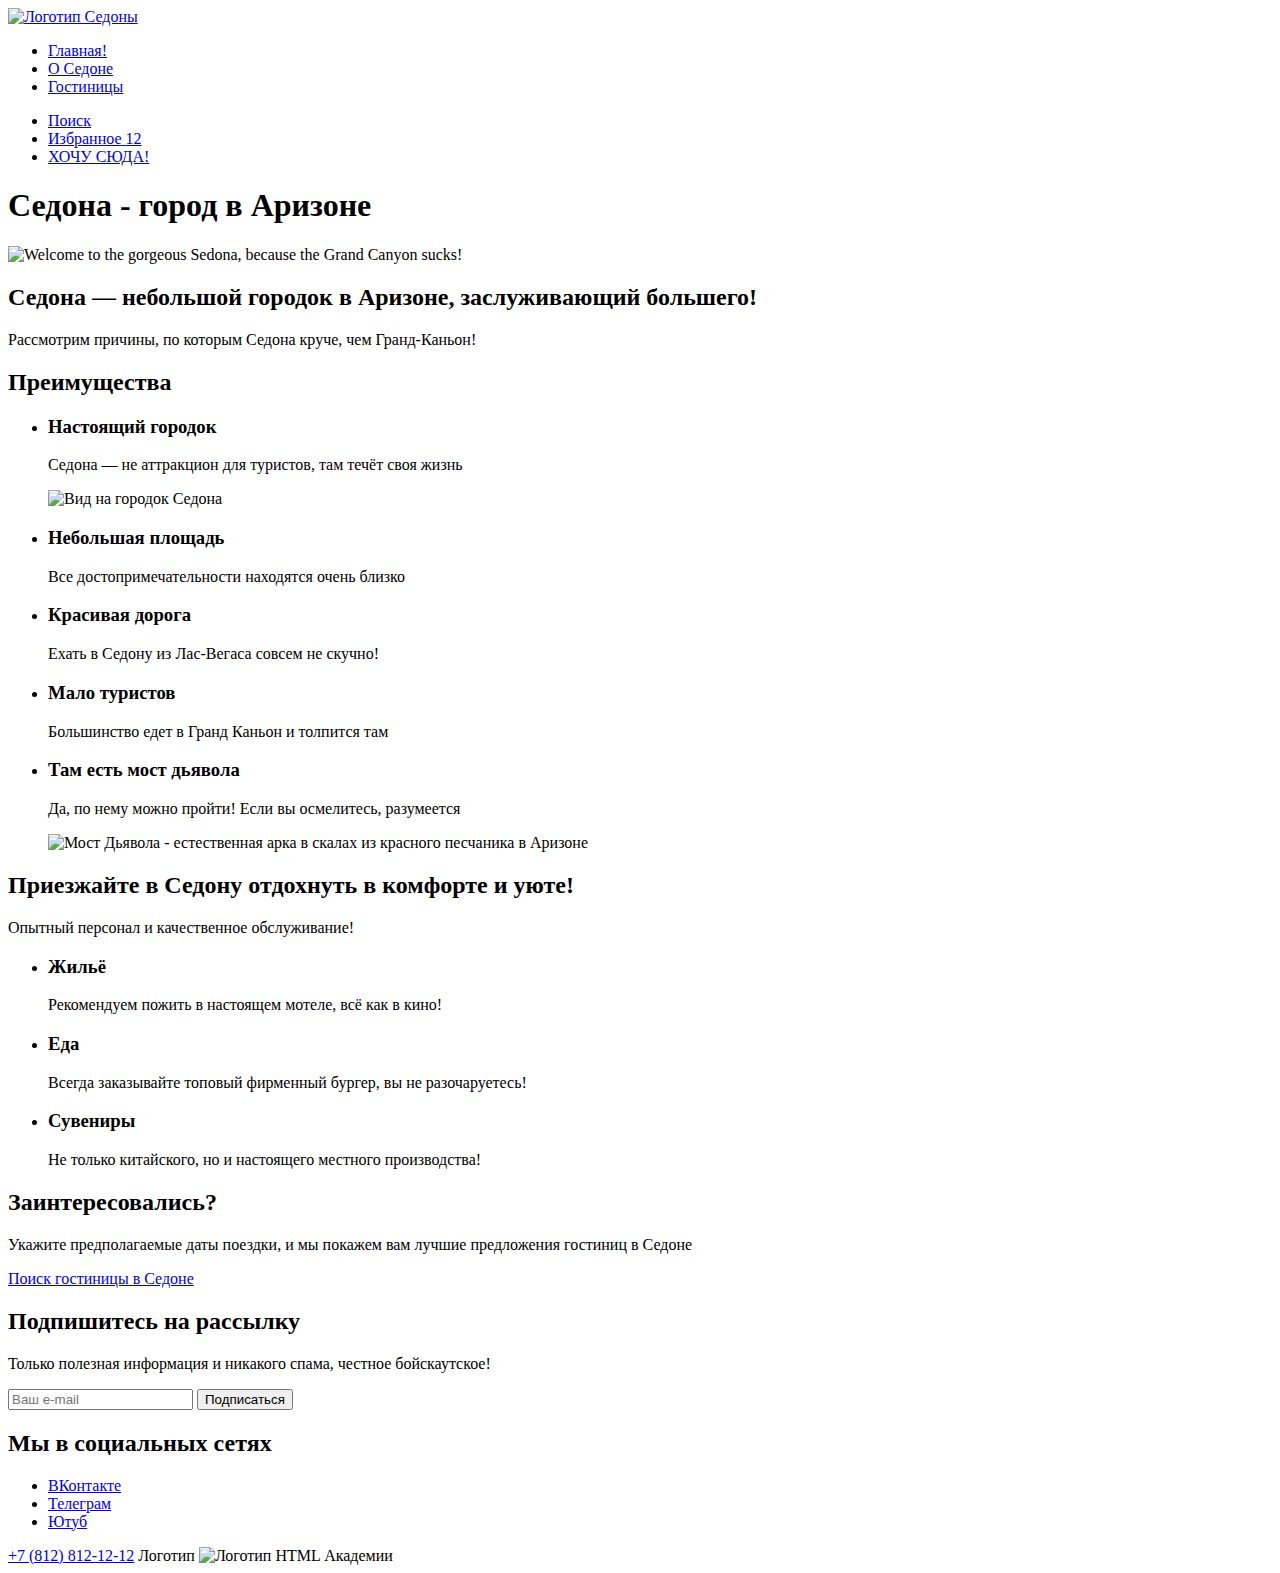
==== index.html @ 4fbf4bbb "Добавила атрибут data-test" ====
<!DOCTYPE html>
<html lang="ru">
  <head>
    <meta charset="utf-8">
    <title>HTML Academy: Седона</title>
  </head>
  <body>
    <header class="main-header" data-test="header">
      <nav class="navigation">
        <a class="navigation-logo" href="index.html" aria-current="page">
          <img class="page-header-logo" alt="Логотип Седоны" src="#">
        </a>
        <ul class="navigation-list">
          <li class="navigation-item">
            <a class="navigation-link" href="index.html" aria-current="page"
              >Главная!</a
            >
          </li>
          <li class="navigation-item">
            <a class="navigation-link" href="about-sedona.html">О Седоне</a>
          </li>
          <li class="navigation-item">
            <a class="navigation-link" href="catalog.html" target="_blank"
              >Гостиницы</a
            >
          </li>
        </ul>
        <ul class="navigation-list navigation-user">
          <li class="navigation-user-item">
            <a class="navigation-user-link navigation-user-link-search" href="#"
              ><span class="visually-hidden">Поиск</span></a
            >
          </li>

          <li class="navigation-user-item">
            <a class="navigation-user-link navigation-user-link-like" href="#"
              ><span class="visually-hidden">Избранное</span>
              <span class="navigation-user-likes-number">12</span>
            </a>
          </li>

          <li class="navigation-user-item">
            <a class="header-button" href="#">ХОЧУ СЮДА!</a>
          </li>
        </ul>
      </nav>
    </header>

    <main class="main-index" data-test="main">
      <section class="hero" data-test="hero">
       <h1 class="visually-hidden">Седона - город в Аризоне</h1>
       <img class="hero-img" src="#" alt="Welcome to the gorgeous Sedona, because the Grand Canyon sucks!">
       <h2>Седона — небольшой городок в Аризоне, заслуживающий большего!</h2>
       <p>Рассмотрим причины, по которым Седона круче, чем Гранд-Каньон!</p>
      </section>

      <section class="advantages" data-test="advantages">
        <h2 class="visually-hidden">Преимущества</h2>
        <ul class="advantages-list">
          <li class="advantages-item advantages-item-wide">
            <div class="advantages-first-last-card">
            <h3 class="advantages-title">Настоящий городок</h3>
            <p class="advantages-descriptoin">
              Седона — не аттракцион для туристов, там течёт своя жизнь
            </p>
          </div>
            <img class="advantages-img" src="#" alt="Вид на городок Седона">
          </li>
          <li class="advantages-item">
            <h3 class="advantages-title">Небольшая площадь</h3>
            <p class="advantages-descriptoin">
              Все достопримечательности находятся очень близко
            </p>
          </li>
          <li class="advantages-item">
            <h3 class="advantages-title">Красивая дорога</h3>
            <p class="advantages-descriptoin">
              Ехать в Седону из Лас-Вегаса совсем не скучно!
            </p>
          </li>
          <li class="advantages-item">
            <h3 class="advantages-title">Мало туристов</h3>
            <p class="advantages-descriptoin">
              Большинство едет в Гранд Каньон и толпится там
            </p>
          </li>

          <li class="advantages-item advantages-item-wide">
            <div class="advantages-first-last-card">
            <h3 class="advantages-title">Там есть мост дьявола</h3>
            <p class="advantages-descriptoin">
              Да, по нему можно пройти! Если вы осмелитесь, разумеется
            </p>
          </div>
          <img class="advantages-img" src="#" alt="Мост Дьявола - естественная арка в скалах из красного песчаника в Аризоне">
          </li>
        </ul>
      </section>
      <section class="offers">
      <h2>Приезжайте в Седону отдохнуть в комфорте и уюте!</h2>
      <p>Опытный персонал и качественное обслуживание!</p>
        <ul>
          <li class="offers-item">
            <h3 class="offers-title">Жильё</h3>
            <p class="offers-descriptoin">
              Рекомендуем пожить в настоящем мотеле, всё как в кино!
            </p>
          </li>
          <li class="offers-item">
            <h3 class="offers-title">Еда</h3>
            <p class="offers-descriptoin">
              Всегда заказывайте топовый фирменный бургер, вы не разочаруетесь!
            </p>
          </li>
          <li class="offers-item">
            <h3 class="offers-title">Сувениры</h3>
            <p class="offers-descriptoin">
              Не только китайского, но и настоящего местного производства!
            </p>
          </li>
        </ul>
      </section>
      <section class="search" data-test="search">
        <h2 class="search-title">Заинтересовались?</h2>
        <p class="search-description">
          Укажите предполагаемые даты поездки, и мы покажем вам лучшие
          предложения гостиниц в Седоне
        </p>
        <a class="button-search" href="#">Поиск гостиницы в Седоне</a>
      </section>
      <section class="subscribe" data-test="subscribe">
        <h2>Подпишитесь на рассылку</h2>
        <p>
          Только полезная информация и никакого спама, честное бойскаутское!
        </p>
        <form
          class="subscribe-form"
          action="https://echo.htmlacademy.ru/"
          method="post"
        >
          <input type="text" name="user-email" placeholder="Ваш e-mail">
          <button class="subscribe-button" type="submit">Подписаться</button>
        </form>
      </section>
    </main>
    <footer class="page-footer" data-test="footer">
        <h2 class="visually-hidden">Мы в социальных сетях</h2>
        <ul class="social-list">
          <li class="social-item">
            <a class="social-link" href="https://vk.com/htmlacademy" target="_blank">
              <span class="visually-hidden">ВКонтакте</span>
            </a>
          </li>
          <li class="social-item">
            <a class="social-link" href="https://t.me/htmlacademy" target="_blank">
              <span class="visually-hidden">Телеграм</span>
            </a>
          </li>
          <li class="social-item">
            <a class="social-link"
              href="https://www.youtube.com/user/htmlacademyru"
              target="_blank"
            >
              <span class="visually-hidden">Ютуб</span>
            </a>
          </li>
        </ul>

        <a class="footer-phone-link" href="tel:+78128121212">+7 (812) 812-12-12</a
        >
        <span class="visually-hidden">Логотип</span>
        <img class="footer-logo" src="#" alt="Логотип HTML Академии">

    </footer>
  </body>
</html>
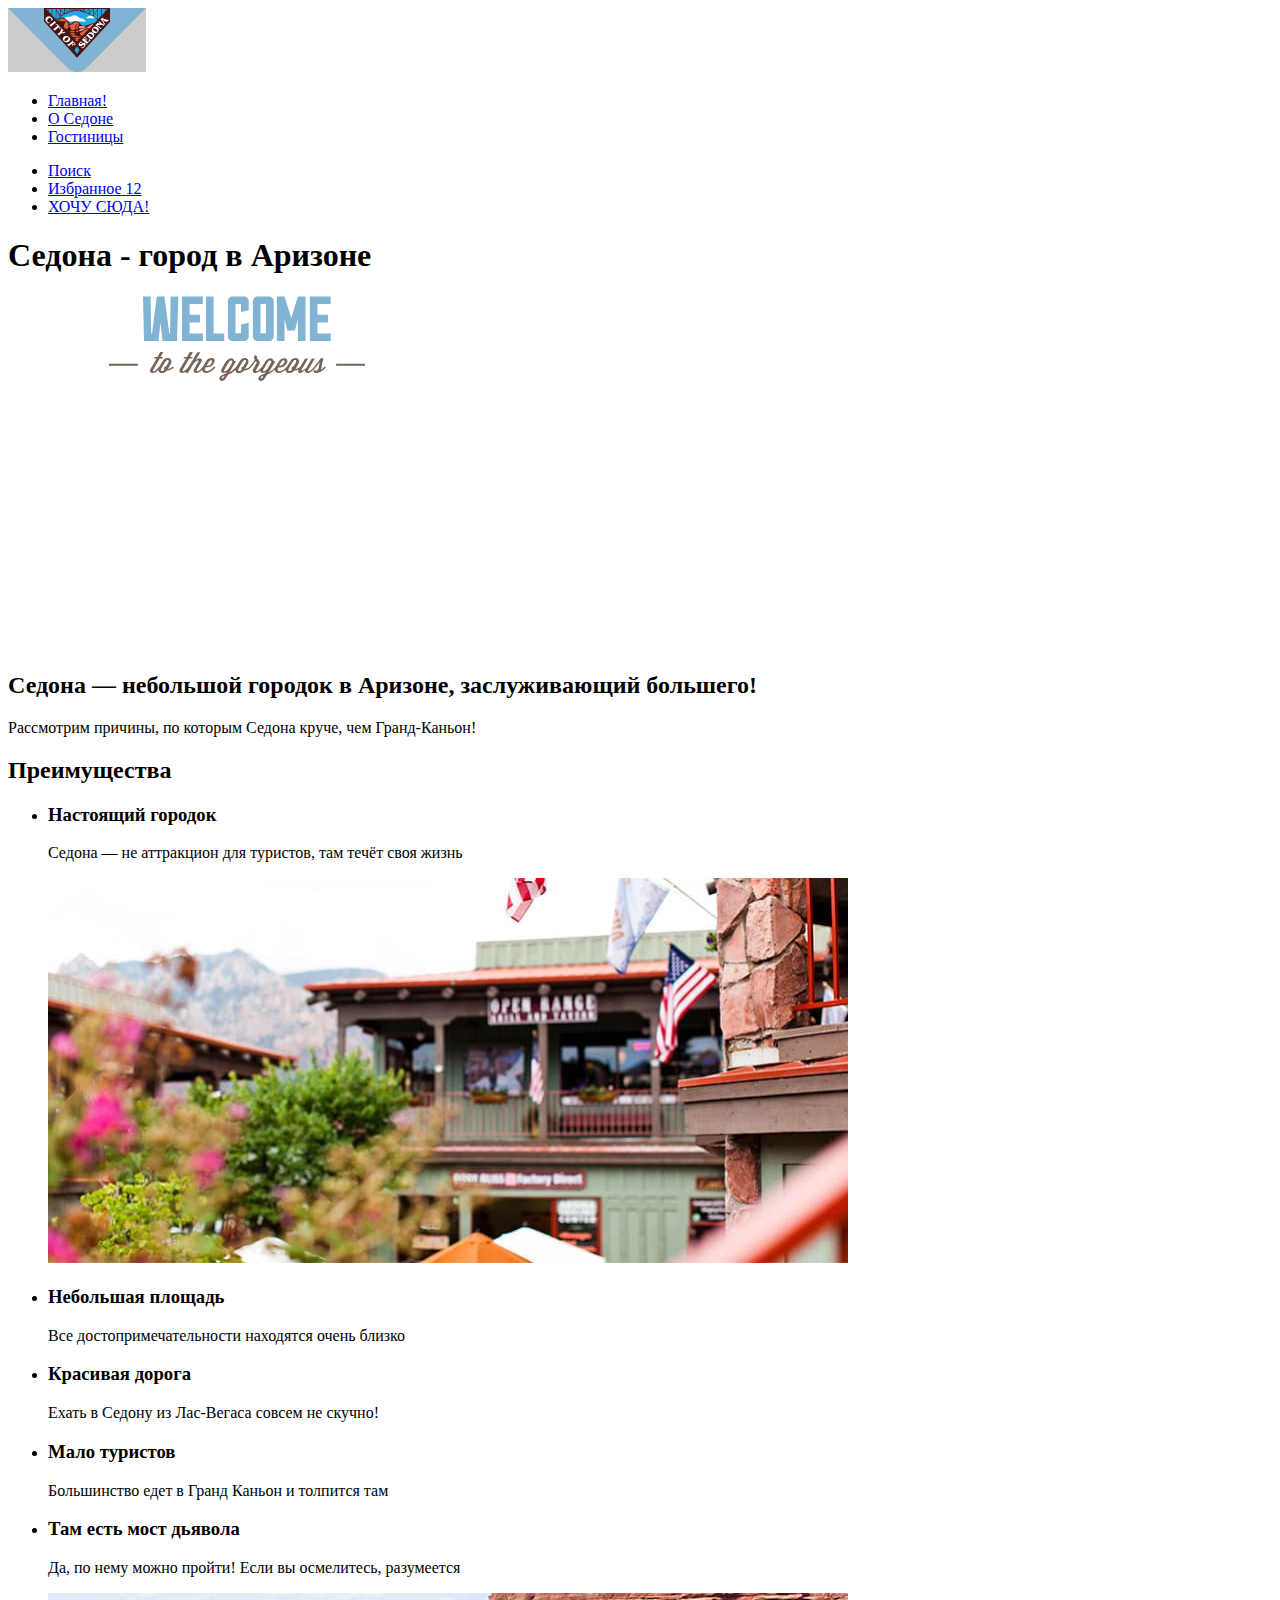
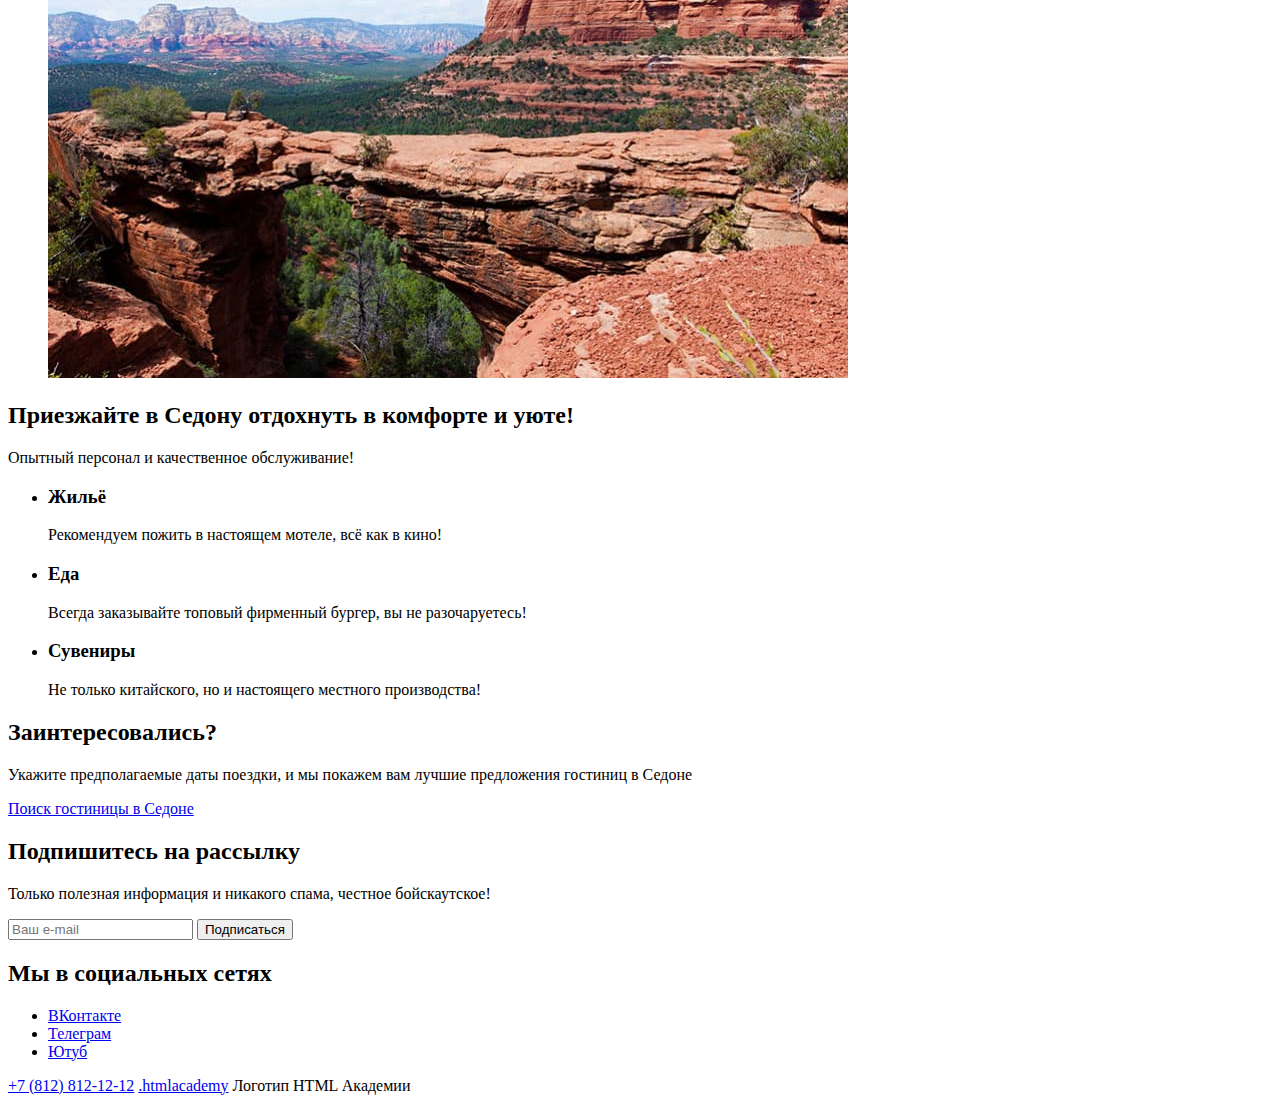
==== commit 1e9c1664: "Добавляет картинки в верстку" ====
--- a/index.html
+++ b/index.html
@@ -8,7 +8,8 @@
     <header class="main-header" data-test="header">
       <nav class="navigation">
         <a class="navigation-logo" href="index.html" aria-current="page">
-          <img class="page-header-logo" alt="Логотип Седоны" src="#">
+          <img class="page-header-logo" alt="Логотип Седоны" src="images/header/logo-sedona.svg" width="138"
+          height="64">
         </a>
         <ul class="navigation-list">
           <li class="navigation-item">
@@ -49,7 +50,7 @@
     <main class="main-index" data-test="main">
       <section class="hero" data-test="hero">
        <h1 class="visually-hidden">Седона - город в Аризоне</h1>
-       <img class="hero-img" src="#" alt="Welcome to the gorgeous Sedona, because the Grand Canyon sucks!">
+       <img class="hero-img" src="images/welcome.svg" alt="Welcome to the gorgeous Sedona, because the Grand Canyon sucks!" width="458" height="352">
        <h2>Седона — небольшой городок в Аризоне, заслуживающий большего!</h2>
        <p>Рассмотрим причины, по которым Седона круче, чем Гранд-Каньон!</p>
       </section>
@@ -64,7 +65,8 @@
               Седона — не аттракцион для туристов, там течёт своя жизнь
             </p>
           </div>
-            <img class="advantages-img" src="#" alt="Вид на городок Седона">
+            <img class="advantages-img" src="images/advantages-1.jpg" alt="Вид на городок Седона" width="800"
+            height="385">
           </li>
           <li class="advantages-item">
             <h3 class="advantages-title">Небольшая площадь</h3>
@@ -92,7 +94,8 @@
               Да, по нему можно пройти! Если вы осмелитесь, разумеется
             </p>
           </div>
-          <img class="advantages-img" src="#" alt="Мост Дьявола - естественная арка в скалах из красного песчаника в Аризоне">
+          <img class="advantages-img" src="images/advantages-2.jpg" alt="Мост Дьявола - естественная арка в скалах из красного песчаника в Аризоне" width="800"
+          height="385">
           </li>
         </ul>
       </section>
@@ -166,10 +169,11 @@
           </li>
         </ul>
 
-        <a class="footer-phone-link" href="tel:+78128121212">+7 (812) 812-12-12</a
+        <a class="footer-phone" href="tel:+78128121212">+7 (812) 812-12-12</a
         >
-        <span class="visually-hidden">Логотип</span>
-        <img class="footer-logo" src="#" alt="Логотип HTML Академии">
+        <a class="footer-logo" href="https://htmlacademy.ru" target="_blank">.htmlacademy</a>
+        <span class="visually-hidden">Логотип HTML Академии</span>
+
 
     </footer>
   </body>
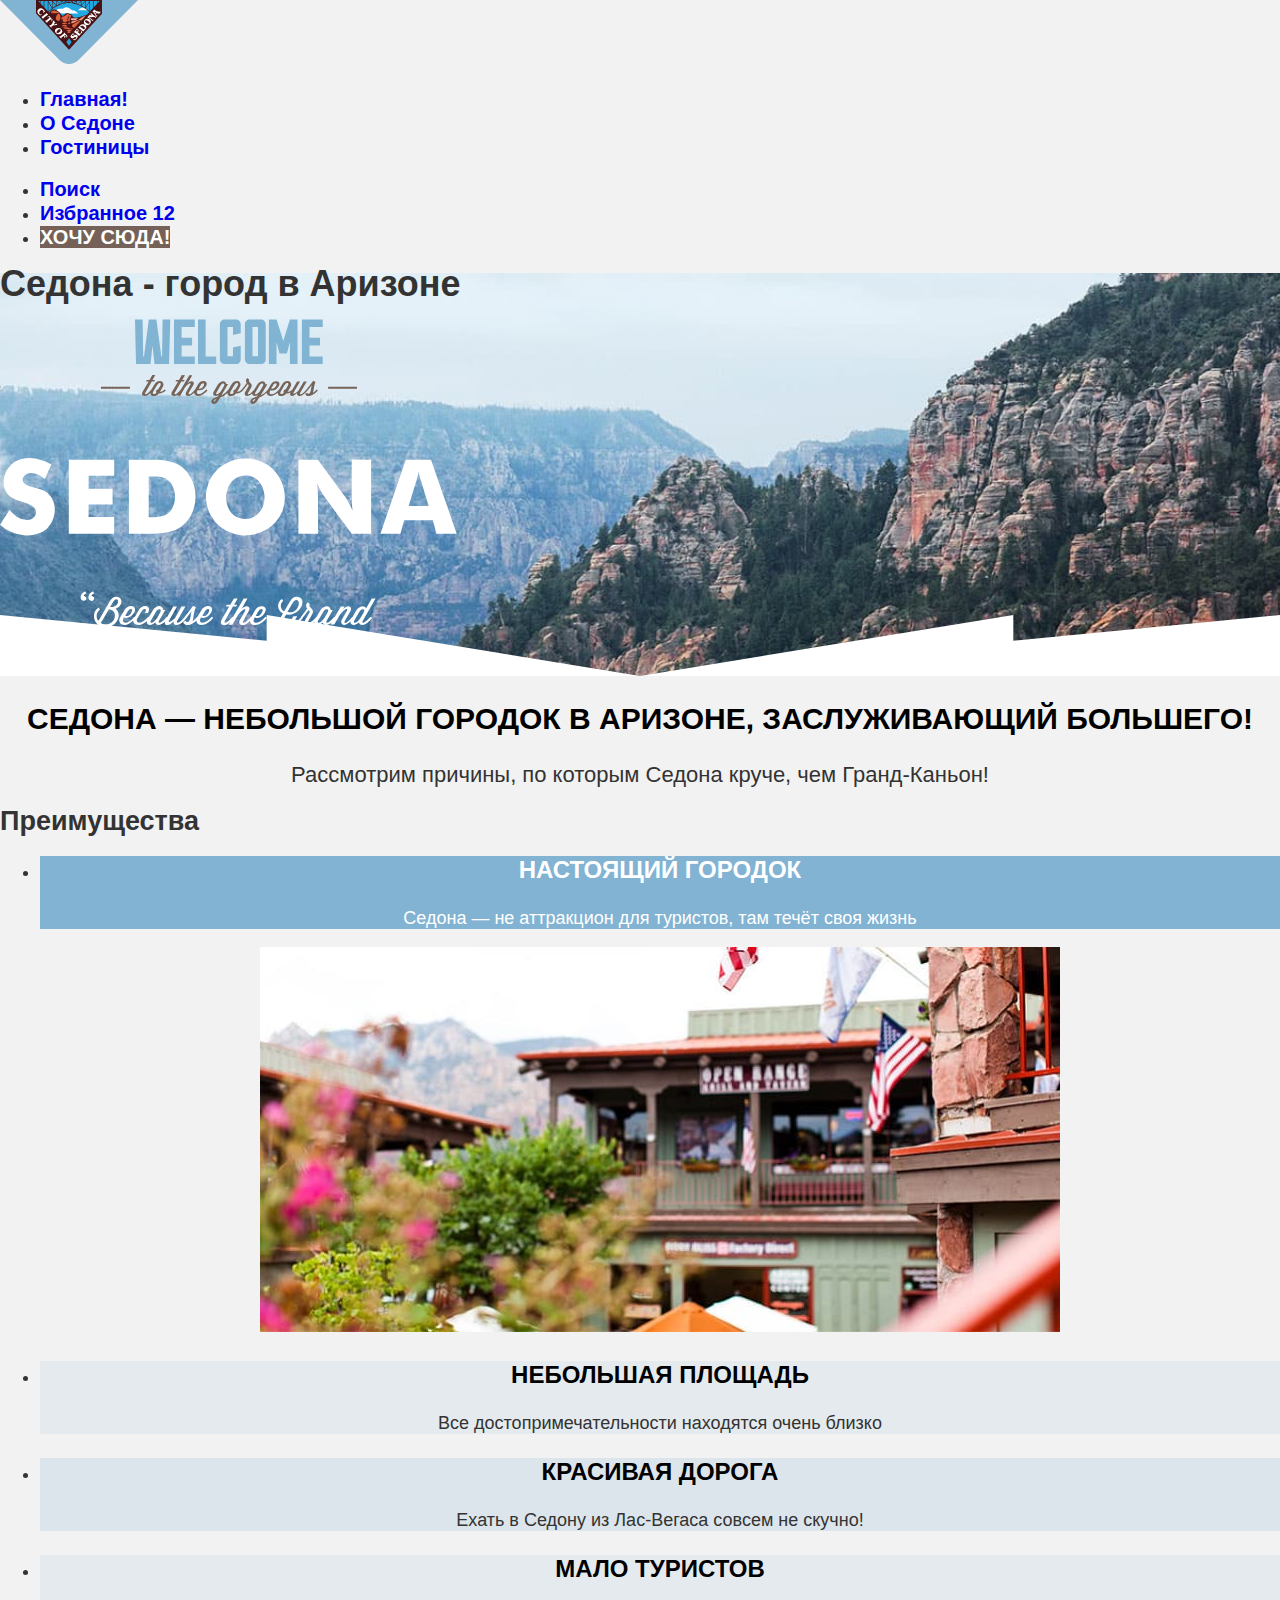
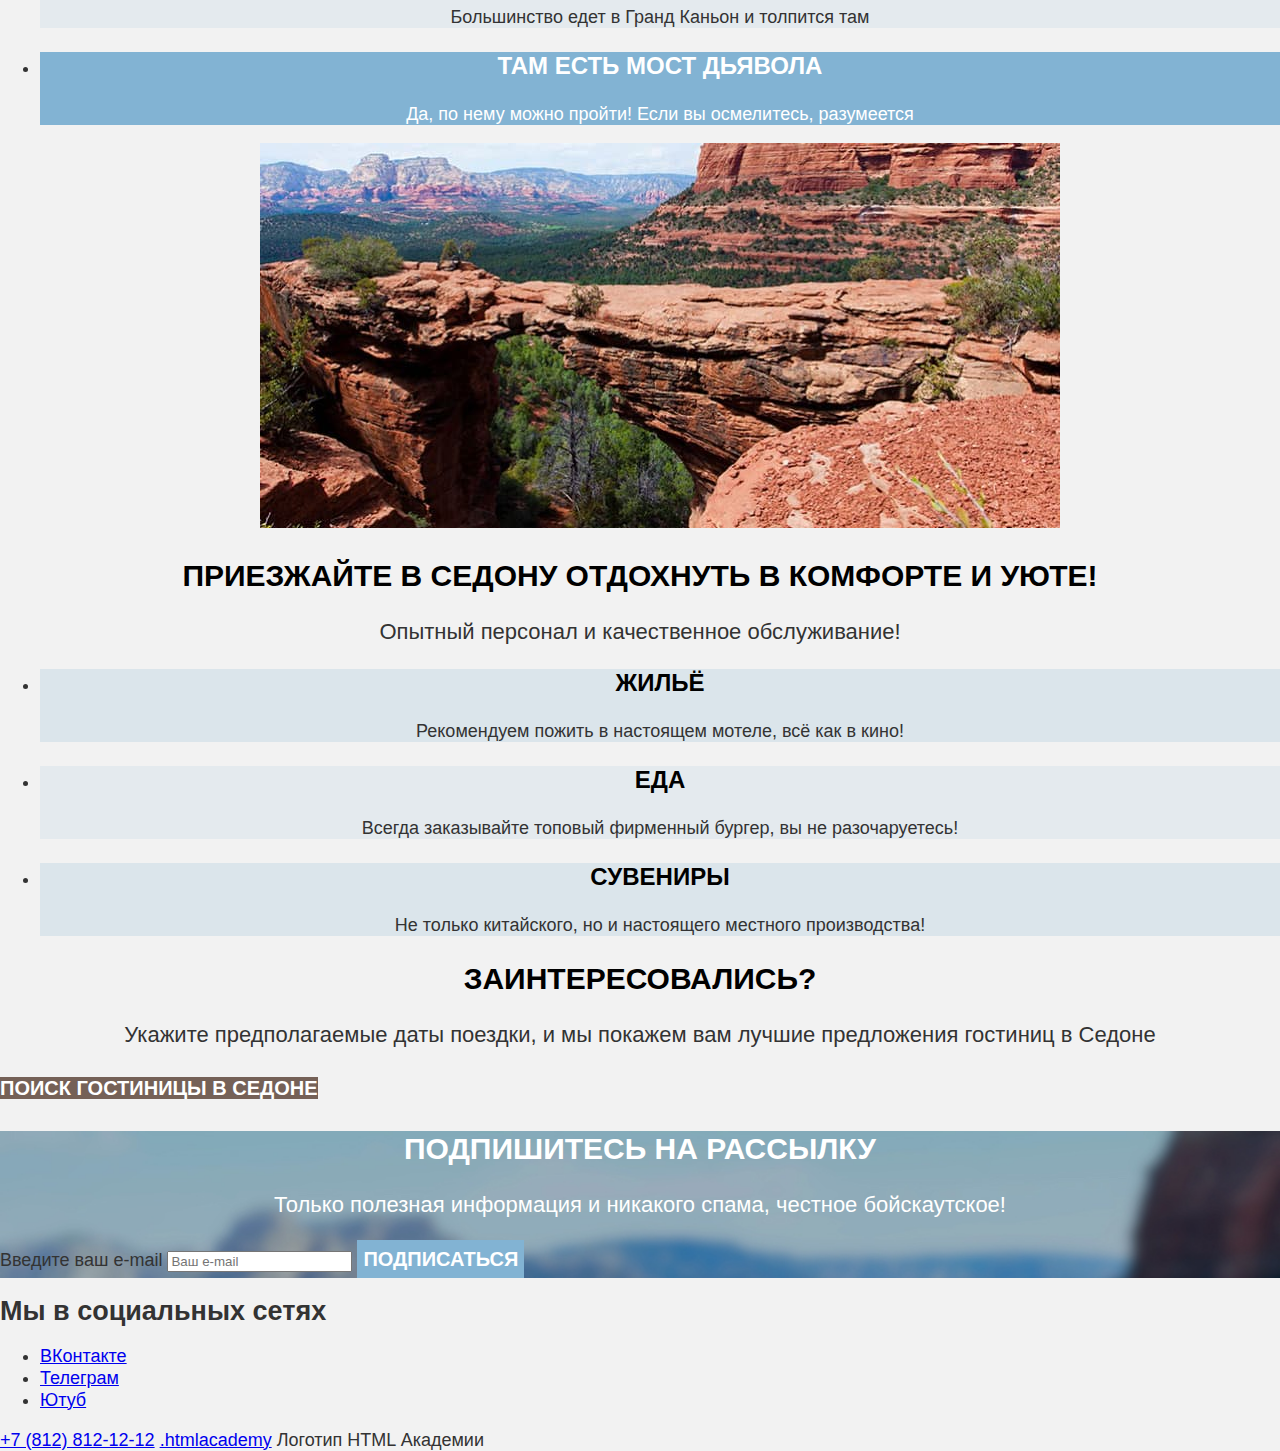
==== commit 84f67aae: "Добавляет базовые стили и фоны" ====
--- a/index.html
+++ b/index.html
@@ -3,12 +3,13 @@
   <head>
     <meta charset="utf-8">
     <title>HTML Academy: Седона</title>
+    <link rel="stylesheet" href="styles/styles.css">
   </head>
   <body>
     <header class="main-header" data-test="header">
       <nav class="navigation">
         <a class="navigation-logo" href="index.html" aria-current="page">
-          <img class="page-header-logo" alt="Логотип Седоны" src="images/header/logo-sedona.svg" width="138"
+          <img class="page-header-logo" alt="Логотип Седоны" src="images/logo-sedona-new.svg" width="138"
           height="64">
         </a>
         <ul class="navigation-list">
@@ -41,7 +42,7 @@
           </li>
 
           <li class="navigation-user-item">
-            <a class="header-button" href="#">ХОЧУ СЮДА!</a>
+            <a class="header-button" href="#">Хочу сюда!</a>
           </li>
         </ul>
       </nav>
@@ -51,36 +52,38 @@
       <section class="hero" data-test="hero">
        <h1 class="visually-hidden">Седона - город в Аризоне</h1>
        <img class="hero-img" src="images/welcome.svg" alt="Welcome to the gorgeous Sedona, because the Grand Canyon sucks!" width="458" height="352">
-       <h2>Седона — небольшой городок в Аризоне, заслуживающий большего!</h2>
-       <p>Рассмотрим причины, по которым Седона круче, чем Гранд-Каньон!</p>
+
       </section>
 
       <section class="advantages" data-test="advantages">
+       <h2 class="advantages-main-title">Седона — небольшой городок в Аризоне, заслуживающий большего!</h2>
+       <p class="advantages-main-paragraph">Рассмотрим причины, по которым Седона круче, чем Гранд-Каньон!</p>
+
         <h2 class="visually-hidden">Преимущества</h2>
         <ul class="advantages-list">
           <li class="advantages-item advantages-item-wide">
-            <div class="advantages-first-last-card">
-            <h3 class="advantages-title">Настоящий городок</h3>
-            <p class="advantages-descriptoin">
+            <div class="advantages-first-fifth-card">
+            <h3 class="advantages-title advantages-title-1">Настоящий городок</h3>
+            <p class="advantages-descriptoin advantages-subtitle-1">
               Седона — не аттракцион для туристов, там течёт своя жизнь
             </p>
           </div>
             <img class="advantages-img" src="images/advantages-1.jpg" alt="Вид на городок Седона" width="800"
             height="385">
           </li>
-          <li class="advantages-item">
+          <li class="advantages-item advantages-light">
             <h3 class="advantages-title">Небольшая площадь</h3>
             <p class="advantages-descriptoin">
               Все достопримечательности находятся очень близко
             </p>
           </li>
-          <li class="advantages-item">
+          <li class="advantages-item advantages-medium">
             <h3 class="advantages-title">Красивая дорога</h3>
             <p class="advantages-descriptoin">
               Ехать в Седону из Лас-Вегаса совсем не скучно!
             </p>
           </li>
-          <li class="advantages-item">
+          <li class="advantages-item advantages-light">
             <h3 class="advantages-title">Мало туристов</h3>
             <p class="advantages-descriptoin">
               Большинство едет в Гранд Каньон и толпится там
@@ -88,9 +91,9 @@
           </li>
 
           <li class="advantages-item advantages-item-wide">
-            <div class="advantages-first-last-card">
-            <h3 class="advantages-title">Там есть мост дьявола</h3>
-            <p class="advantages-descriptoin">
+            <div class="advantages-first-fifth-card">
+            <h3 class="advantages-title advantages-title-5">Там есть мост дьявола</h3>
+            <p class="advantages-descriptoin advantages-subtitle-5">
               Да, по нему можно пройти! Если вы осмелитесь, разумеется
             </p>
           </div>
@@ -100,24 +103,24 @@
         </ul>
       </section>
       <section class="offers">
-      <h2>Приезжайте в Седону отдохнуть в комфорте и уюте!</h2>
-      <p>Опытный персонал и качественное обслуживание!</p>
-        <ul>
-          <li class="offers-item">
+      <h2 class="advantages-main-title">Приезжайте в Седону отдохнуть в комфорте и уюте!</h2>
+      <p class="advantages-main-paragraph">Опытный персонал и качественное обслуживание!</p>
+        <ul class="offers-list">
+          <li class="offers-item offers-housing">
             <h3 class="offers-title">Жильё</h3>
-            <p class="offers-descriptoin">
+            <p class="offers-description">
               Рекомендуем пожить в настоящем мотеле, всё как в кино!
             </p>
           </li>
-          <li class="offers-item">
+          <li class="offers-item offers-food">
             <h3 class="offers-title">Еда</h3>
-            <p class="offers-descriptoin">
+            <p class="offers-description">
               Всегда заказывайте топовый фирменный бургер, вы не разочаруетесь!
             </p>
           </li>
-          <li class="offers-item">
+          <li class="offers-item offers-souvenirs">
             <h3 class="offers-title">Сувениры</h3>
-            <p class="offers-descriptoin">
+            <p class="offers-description">
               Не только китайского, но и настоящего местного производства!
             </p>
           </li>
@@ -131,9 +134,9 @@
         </p>
         <a class="button-search" href="#">Поиск гостиницы в Седоне</a>
       </section>
-      <section class="subscribe" data-test="subscribe">
-        <h2>Подпишитесь на рассылку</h2>
-        <p>
+      <section class="subscribe subscribe-special" data-test="subscribe">
+        <h2 class="subscribe-title">Подпишитесь на рассылку</h2>
+        <p class="subscribe-subtitle">
           Только полезная информация и никакого спама, честное бойскаутское!
         </p>
         <form
@@ -141,7 +144,8 @@
           action="https://echo.htmlacademy.ru/"
           method="post"
         >
-          <input type="text" name="user-email" placeholder="Ваш e-mail">
+          <label class="visually-hidden" for="user-email">Введите ваш e-mail</label>
+          <input class="input-subscribe" type="text" name="user-email" placeholder="Ваш e-mail" id="user-email">
           <button class="subscribe-button" type="submit">Подписаться</button>
         </form>
       </section>
--- a/styles/styles.css
+++ b/styles/styles.css
@@ -0,0 +1,455 @@
+@font-face {
+  font-family: "PT Sans";
+  font-style: normal;
+  font-weight: 400;
+  src: url("../fonts/pt-sans-regular.woff2") format("woff2");
+  font-display: swap;
+}
+
+@font-face {
+  font-family: "PT Sans";
+  font-style: normal;
+  font-weight: 700;
+  src: url("../fonts/pt-sans-bold.woff2") format("woff2");
+  font-display: swap;
+}
+
+
+body {
+  font-family: "PT Sans", sans-serif;
+  font-size: 18px;
+  line-height: 22px;
+  font-style: normal;
+  font-weight: 400;
+  color: #333333;
+  background-color: #f2f2f2;
+  margin: 0;
+}
+
+.navigation-link {
+  font-size: 20px;
+  line-height: 24px;
+  font-weight: 700;
+  text-align: center;
+  text-decoration: none;
+  text-transform: capitalize;
+}
+
+.navigation-user-link {
+  font-size: 20px;
+  line-height: 24px;
+  font-weight: 700;
+  text-align: center;
+  text-decoration: none;
+  text-transform: capitalize;
+}
+
+.header-button {
+  font-size: 20px;
+  line-height: 24px;
+  font-weight: 700;
+  text-align: center;
+  text-decoration: none;
+  text-transform: uppercase;
+  color: #FFFFFF;
+  background-color: #756157;
+
+}
+
+.hero {
+  background-image: url("../images/Vector-bg.svg"), url("../images/index-background.jpg");
+  background-size: 100% auto, cover;
+  background-repeat: no-repeat;
+  background-position: left bottom, left top;
+  background-color: rgb(180, 215, 243);
+}
+.advantages-main-title {
+  font-style: normal;
+  font-weight: 700;
+  font-size: 30px;
+  line-height: 36px;
+  text-align: center;
+  text-transform: uppercase;
+  color: #000000;
+}
+
+.advantages-main-paragraph {
+  font-style: normal;
+  font-weight: 400;
+  font-size: 22px;
+  line-height: 26px;
+  text-align: center;
+  color: #333333;
+}
+
+.advantages-title {
+  font-style: normal;
+  font-weight: 700;
+  font-size: 24px;
+  color: #000000;
+  line-height: 28px;
+  text-align: center;
+  text-transform: uppercase;
+}
+
+.advantages-descriptoin {
+  font-style: normal;
+  font-weight: 400;
+  font-size: 18px;
+  line-height: 21px;
+  text-align: center;
+  color: #333333;
+
+}
+
+.advantages-title-1 {
+  color: #FFFFFF;
+}
+
+.advantages-subtitle-1 {
+  color: #FFFFFF;
+}
+
+.advantages-title-5 {
+  color: #FFFFFF;
+}
+
+.advantages-subtitle-5 {
+  color: #FFFFFF;
+}
+
+.advantages-list {
+  text-align: center;
+}
+
+
+.advantages-first-fifth-card {
+  background: #82B3D3;
+}
+
+.advantages-light {
+  background: rgba(131, 179, 211, 0.12);
+}
+
+.advantages-medium {
+  background: rgba(131, 179, 211, 0.2);
+}
+
+.offers-list {
+  text-align: center;
+}
+
+.offers-title {
+  font-style: normal;
+  font-weight: 700;
+  font-size: 24px;
+  color: #000000;
+  line-height: 28px;
+  text-align: center;
+  text-transform: uppercase;
+}
+
+.offers-description {
+  font-style: normal;
+  font-weight: 400;
+  font-size: 18px;
+  line-height: 21px;
+  text-align: center;
+  color: #333333;
+}
+
+.offers-housing {
+  background: rgba(131, 179, 211, 0.2);
+}
+
+.offers-food {
+  background: rgba(131, 179, 211, 0.12);
+}
+
+.offers-souvenirs {
+  background: rgba(131, 179, 211, 0.2);
+}
+
+.search-title {
+  font-family: inherit;
+  font-style: normal;
+  font-weight: 700;
+  font-size: 30px;
+  line-height: 36px;
+  text-align: center;
+  text-transform: uppercase;
+  color: #000000;
+}
+
+.search-description {
+  font-family: inherit;
+  font-style: normal;
+  font-weight: 400;
+  font-size: 22px;
+  line-height: 26px;
+  text-align: center;
+  color: #333333;
+}
+
+.button-search {
+  font-family: inherit;
+  font-weight: 700;
+  font-size: 20px;
+  line-height: 36px;
+  text-align: center;
+  text-transform: uppercase;
+  text-decoration:none;
+  color: #FFFFFF;
+  background-color: #756157;
+}
+
+.subscribe-form {
+  font-family: inherit;
+}
+
+.input-subscribe {
+  font-family: inherit;
+}
+
+/*
+.subscribe {}
+*/
+
+.subscribe-special {
+  background-image: url("../images/subscribe-bg.jpg");
+  background-repeat: no-repeat;
+  background-size: cover;
+  background-color: rgb(180, 215, 243);
+}
+
+.subscribe-button {
+  font-family: inherit;
+  font-style: normal;
+  font-weight: 700;
+  font-size: 20px;
+  line-height: 36px;
+  text-align: center;
+  text-transform: uppercase;
+  color: #FFFFFF;
+  background: #82B3D3;
+  border: none;
+}
+
+.subscribe-title {
+  font-style: normal;
+  font-weight: 700;
+  font-size: 30px;
+  line-height: 36px;
+  text-transform: uppercase;
+  text-align: center;
+  color: #FFFFFF;
+}
+
+.subscribe-subtitle {
+  font-style: normal;
+  font-weight: 400;
+  font-size: 22px;
+  line-height: 26px;
+  text-align: center;
+  color: #FFFFFF;
+}
+
+.background-inner {
+  background-image: url("../images/filter.png");
+  background-repeat: no-repeat;
+  background-size: cover;
+  background-color: rgb(180, 215, 243);
+}
+
+.inner-header-title {
+  font-style: normal;
+  font-weight: 700;
+  font-size: 60px;
+  line-height: 78px;
+  color: #FFFFFF;
+}
+
+.breadcrumbs {
+  font-style: normal;
+  font-weight: 400;
+  font-size: 16px;
+  line-height: 21px;
+  color: #FFFFFF;
+}
+
+.filter-title {color: #FFFFFF;}
+
+.catalog-filter-title {
+  font-style: normal;
+  font-weight: 700;
+  font-size: 20px;
+  line-height: 24px;
+  color: #FFFFFF;
+}
+
+.catalog-filter-item {
+  font-style: normal;
+  font-weight: 400;
+  font-size: 18px;
+  line-height: 23px;
+  color: #FFFFFF;
+}
+
+.catalog-price {
+  font-family: inherit;
+  font-style: normal;
+  font-weight: 700;
+  font-size: 20px;
+  line-height: 24px;
+  text-transform: capitalize;
+  color: #FFFFFF;
+  }
+
+.input-price {
+  font-family: inherit;
+}
+
+.price-button {
+  font-family: inherit;
+  font-style: normal;
+  font-weight: 700;
+  font-size: 16px;
+  line-height: 20px;
+  display: flex;
+  text-align: center;
+  color: #FFFFFF;
+  background: none;
+  border: none;
+}
+
+.active-price-button {
+  background: #82B3D3;
+  border-radius: 4px;
+}
+
+.select-control {
+  font-family: inherit;
+  font-style: normal;
+  font-weight: 400;
+  font-size: 18px;
+  line-height: 21px;
+  color: #333333;
+  background-color: #FFFFFF;
+}
+/*
+.catalog-view {}
+
+.catalog-view-selected {}
+
+.catalog-view-one {}
+
+.catalog-view-list {}
+
+.product-list {}
+*/
+
+.product-card-link {
+  text-decoration: none;
+}
+
+.product-card-title {
+  font-style: normal;
+  font-weight: 700;
+  font-size: 24px;
+  line-height: 28px;
+  color: #000000;
+
+}
+/*
+.product-card-subtitle {}
+
+.product-card-price {}
+*/
+.card-rating  {
+  font-style: normal;
+  font-weight: 400;
+  font-size: 16px;
+  line-height: 20px;
+  text-transform: uppercase;
+  color: #333333;
+  background: #F2F2F2;
+  border: none;
+}
+
+.more-button {
+  font-style: normal;
+  font-weight: 700;
+  font-size: 16px;
+  line-height: 20px;
+  align-items: center;
+  text-align: center;
+  text-transform: uppercase;
+  color: #FFFFFF;
+  background-color: #756157;
+  text-decoration: none;
+
+}
+
+.favorite-card {
+  font-style: normal;
+  font-weight: 700;
+  font-size: 16px;
+  line-height: 20px;
+  align-items: center;
+  text-align: center;
+  text-transform: uppercase;
+  color: #FFFFFF;
+  background: #82B3D3;
+  border-radius: 4px;
+  border: none;
+}
+
+/*
+.pagination {}
+*/
+
+.pagination-link {
+  font-style: normal;
+  font-weight: 700;
+  font-size: 20px;
+  line-height: 36px;
+  align-items: center;
+  text-align: center;
+  text-transform: uppercase;
+  text-decoration: none;
+  color: #FFFFFF;
+  background: #82B3D3;
+  border-radius: 4px;
+}
+
+.pagination-link-current {
+  color: #000000;
+  background: #F2F2F2;
+
+}
+
+.pagination-disclosure {
+  color: #000000;
+  background: none;
+}
+
+.subscribe-inner-title{
+  font-style: normal;
+  font-weight: 700;
+  font-size: 30px;
+  line-height: 36px;
+  text-transform: uppercase;
+  text-align: center;
+  color: #000000;
+}
+
+.subscribe-inner-subtitle {
+  font-size: 22px;
+  line-height: 26px;
+  text-align: center;
+  color: #333333
+}
+
+/*
+.subscribe-inner {}
+*/
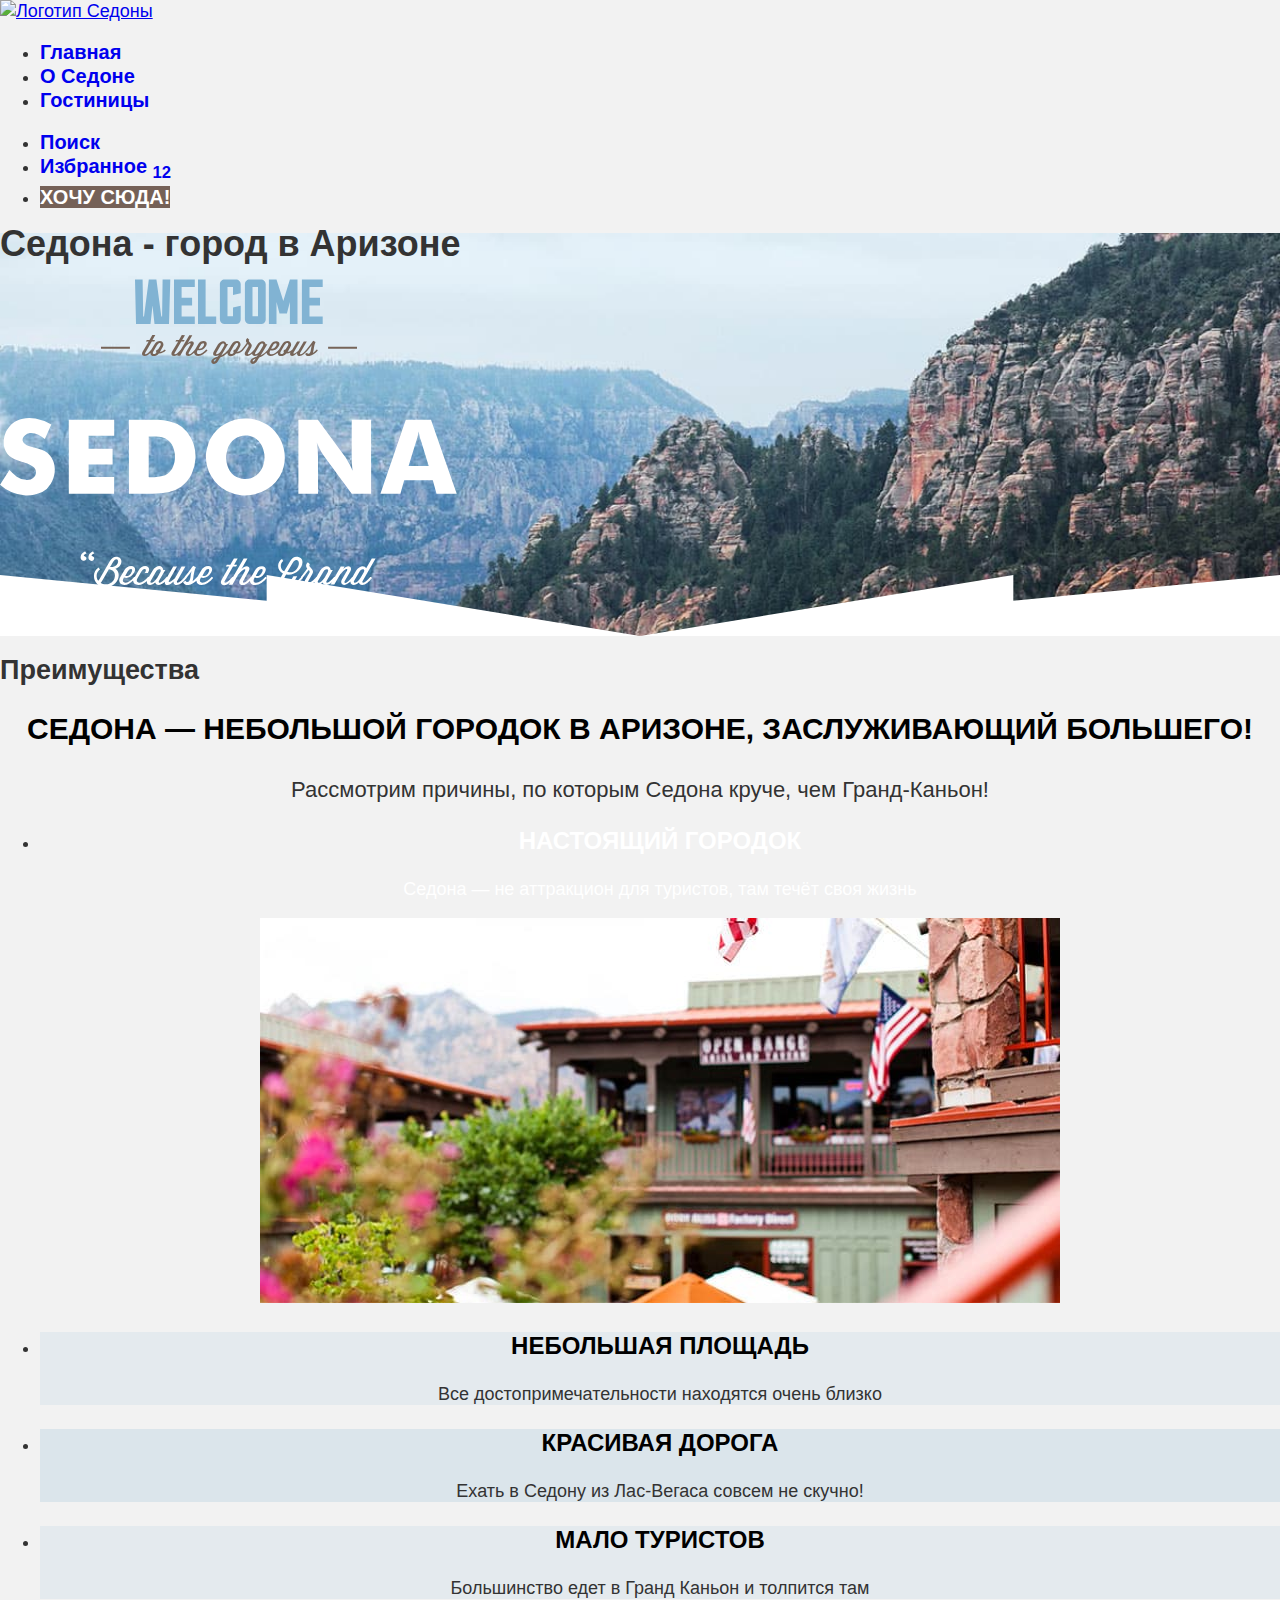
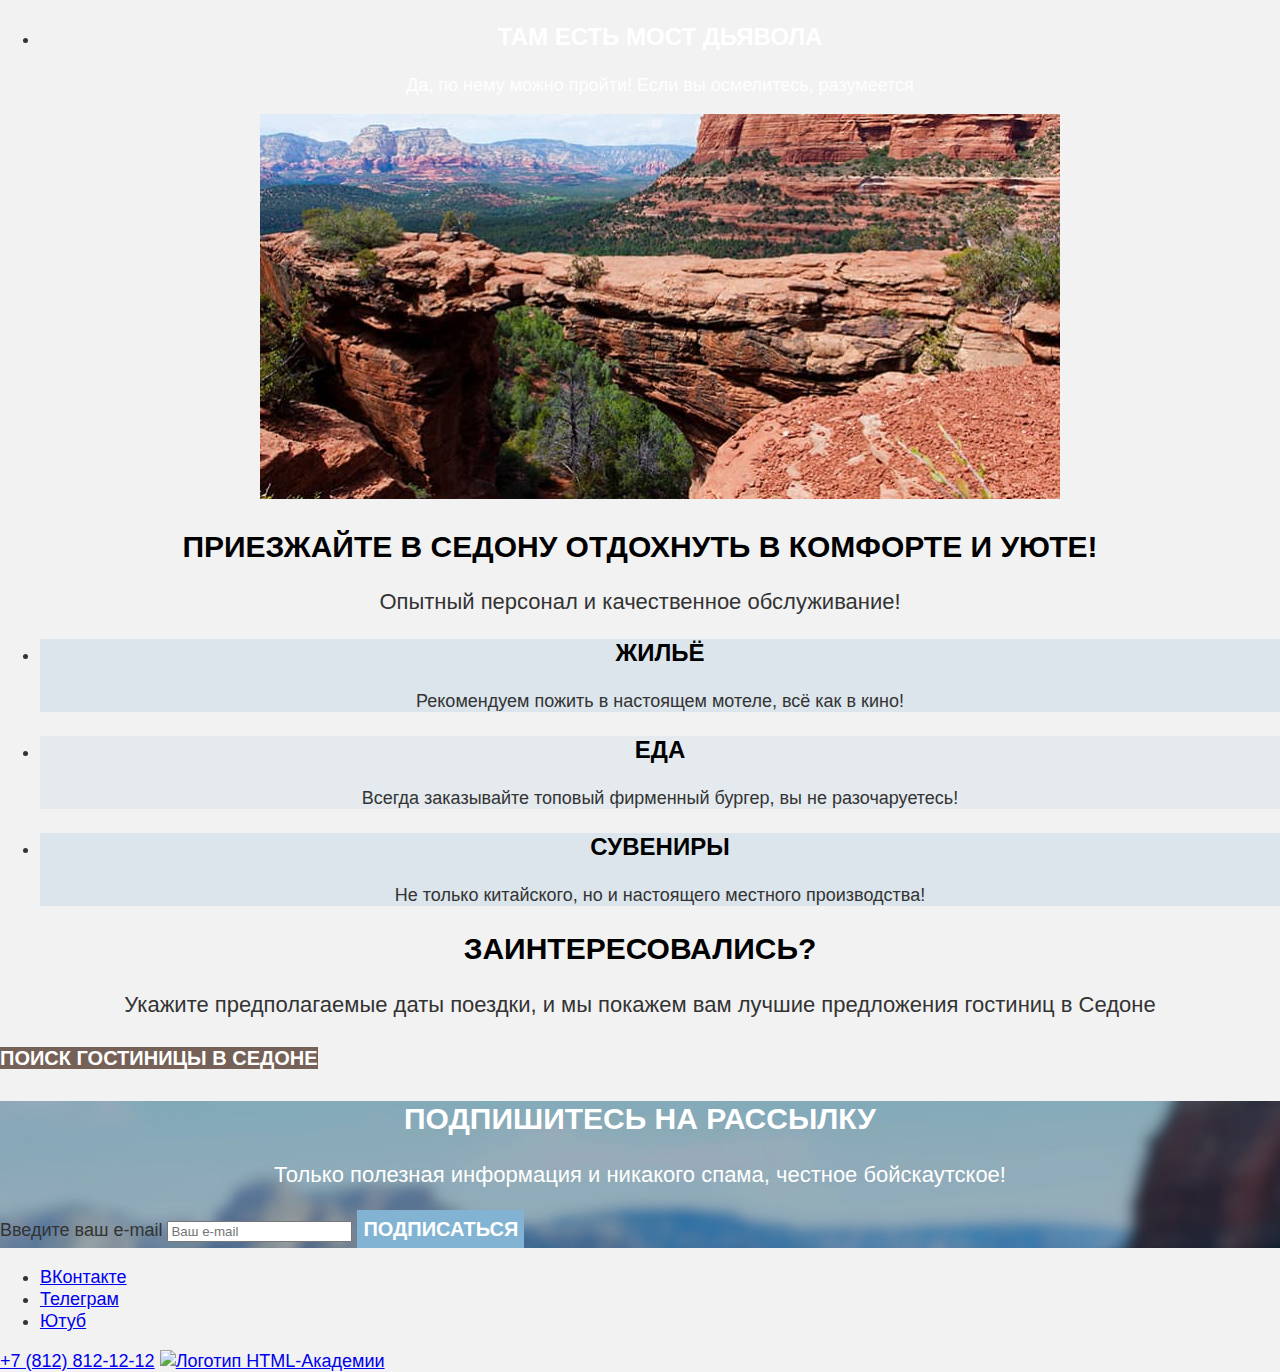
==== commit b31941f9: "Обновление базовых стилей" ====
--- a/index.html
+++ b/index.html
@@ -6,24 +6,24 @@
     <link rel="stylesheet" href="styles/styles.css">
   </head>
   <body>
+    <div class="page-container">
     <header class="main-header" data-test="header">
       <nav class="navigation">
         <a class="navigation-logo" href="index.html" aria-current="page">
-          <img class="page-header-logo" alt="Логотип Седоны" src="images/logo-sedona-new.svg" width="138"
+          <img class="logo" alt="Логотип Седоны" src="images/logo.svg" width="138"
           height="64">
         </a>
         <ul class="navigation-list">
           <li class="navigation-item">
             <a class="navigation-link" href="index.html" aria-current="page"
-              >Главная!</a
+              >Главная</a
             >
           </li>
           <li class="navigation-item">
             <a class="navigation-link" href="about-sedona.html">О Седоне</a>
           </li>
           <li class="navigation-item">
-            <a class="navigation-link" href="catalog.html" target="_blank"
-              >Гостиницы</a
+            <a class="navigation-link" href="catalog.html">Гостиницы</a
             >
           </li>
         </ul>
@@ -37,7 +37,7 @@
           <li class="navigation-user-item">
             <a class="navigation-user-link navigation-user-link-like" href="#"
               ><span class="visually-hidden">Избранное</span>
-              <span class="navigation-user-likes-number">12</span>
+              <span class="navigation-user-likes-number"><sub>12</sub></span>
             </a>
           </li>
 
@@ -48,21 +48,19 @@
       </nav>
     </header>
 
-    <main class="main-index" data-test="main">
+    <main class="main-container main-index" data-test="main">
       <section class="hero" data-test="hero">
        <h1 class="visually-hidden">Седона - город в Аризоне</h1>
-       <img class="hero-img" src="images/welcome.svg" alt="Welcome to the gorgeous Sedona, because the Grand Canyon sucks!" width="458" height="352">
-
+       <img class="welcome-img" src="images/welcome.svg" alt="Welcome to the gorgeous Sedona, because the Grand Canyon sucks!" width="458" height="352">
       </section>
 
       <section class="advantages" data-test="advantages">
-       <h2 class="advantages-main-title">Седона — небольшой городок в Аризоне, заслуживающий большего!</h2>
+       <h2 class="visually-hidden">Преимущества</h2>
+       <p class="advantages-main-title">Седона — небольшой городок в Аризоне, заслуживающий большего!</p>
        <p class="advantages-main-paragraph">Рассмотрим причины, по которым Седона круче, чем Гранд-Каньон!</p>
-
-        <h2 class="visually-hidden">Преимущества</h2>
         <ul class="advantages-list">
           <li class="advantages-item advantages-item-wide">
-            <div class="advantages-first-fifth-card">
+            <div class="advantages-card">
             <h3 class="advantages-title advantages-title-1">Настоящий городок</h3>
             <p class="advantages-descriptoin advantages-subtitle-1">
               Седона — не аттракцион для туристов, там течёт своя жизнь
@@ -89,9 +87,8 @@
               Большинство едет в Гранд Каньон и толпится там
             </p>
           </li>
-
           <li class="advantages-item advantages-item-wide">
-            <div class="advantages-first-fifth-card">
+            <div class="advantages-card">
             <h3 class="advantages-title advantages-title-5">Там есть мост дьявола</h3>
             <p class="advantages-descriptoin advantages-subtitle-5">
               Да, по нему можно пройти! Если вы осмелитесь, разумеется
@@ -149,9 +146,12 @@
           <button class="subscribe-button" type="submit">Подписаться</button>
         </form>
       </section>
+
     </main>
+
     <footer class="page-footer" data-test="footer">
-        <h2 class="visually-hidden">Мы в социальных сетях</h2>
+      <div class="page-footer-container">
+        <h2 class="visually-hidden" hidden>Мы в социальных сетях</h2>
         <ul class="social-list">
           <li class="social-item">
             <a class="social-link" href="https://vk.com/htmlacademy" target="_blank">
@@ -172,13 +172,14 @@
             </a>
           </li>
         </ul>
-
         <a class="footer-phone" href="tel:+78128121212">+7 (812) 812-12-12</a
         >
-        <a class="footer-logo" href="https://htmlacademy.ru" target="_blank">.htmlacademy</a>
-        <span class="visually-hidden">Логотип HTML Академии</span>
-
-
+        <a class="footer-logo" href="https://htmlacademy.ru" target="_blank">
+          <img src="../images/logo-academy.svg" alt="Логотип HTML-Академии" width="115" height="33">
+        </a>
+        <span class="visually-hidden" hidden>Логотип HTML-Академии</span>
+      </div>
     </footer>
+    </div>
   </body>
 </html>
--- a/styles/styles.css
+++ b/styles/styles.css
@@ -211,10 +211,6 @@
   font-family: inherit;
 }
 
-/*
-.subscribe {}
-*/
-
 .subscribe-special {
   background-image: url("../images/subscribe-bg.jpg");
   background-repeat: no-repeat;
@@ -336,17 +332,6 @@
   color: #333333;
   background-color: #FFFFFF;
 }
-/*
-.catalog-view {}
-
-.catalog-view-selected {}
-
-.catalog-view-one {}
-
-.catalog-view-list {}
-
-.product-list {}
-*/
 
 .product-card-link {
   text-decoration: none;
@@ -360,11 +345,7 @@
   color: #000000;
 
 }
-/*
-.product-card-subtitle {}
-
-.product-card-price {}
-*/
+
 .card-rating  {
   font-style: normal;
   font-weight: 400;
@@ -404,10 +385,6 @@
   border: none;
 }
 
-/*
-.pagination {}
-*/
-
 .pagination-link {
   font-style: normal;
   font-weight: 700;
@@ -449,7 +426,3 @@
   text-align: center;
   color: #333333
 }
-
-/*
-.subscribe-inner {}
-*/
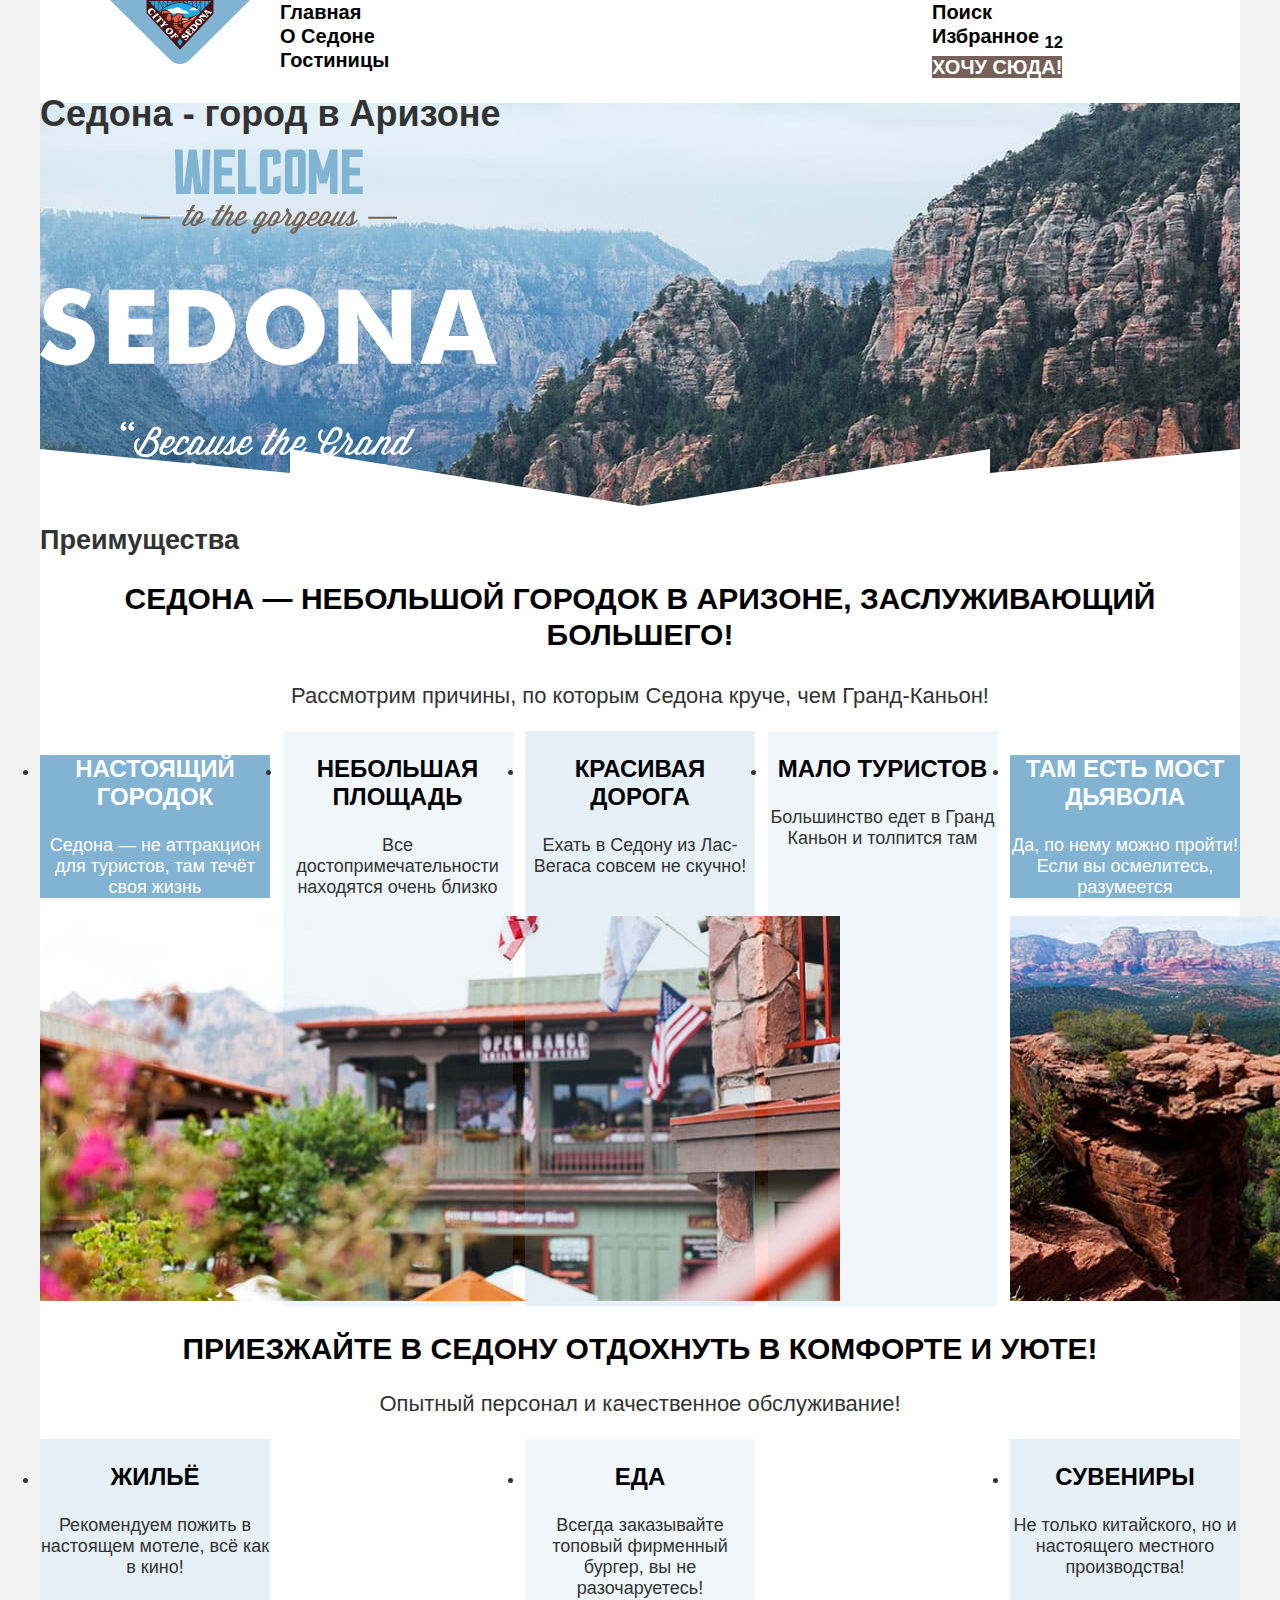
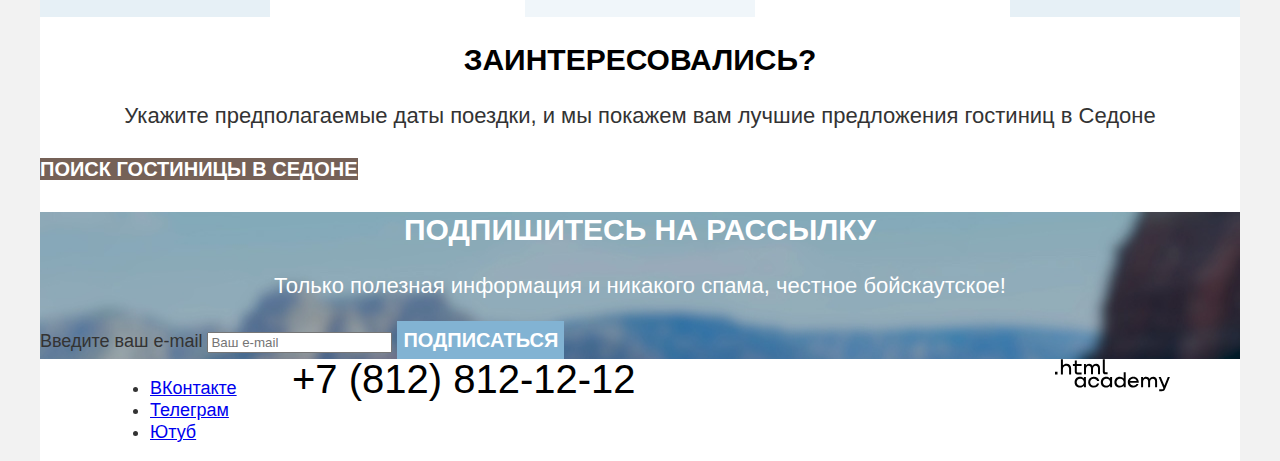
==== commit 00c69757: "Изменение адреса лого в футере" ====
--- a/index.html
+++ b/index.html
@@ -175,7 +175,7 @@
         <a class="footer-phone" href="tel:+78128121212">+7 (812) 812-12-12</a
         >
         <a class="footer-logo" href="https://htmlacademy.ru" target="_blank">
-          <img src="../images/logo-academy.svg" alt="Логотип HTML-Академии" width="115" height="33">
+          <img src="images/logo-academy.svg" alt="Логотип HTML-Академии" width="115" height="33">
         </a>
         <span class="visually-hidden" hidden>Логотип HTML-Академии</span>
       </div>
--- a/styles/styles.css
+++ b/styles/styles.css
@@ -14,32 +14,71 @@
   font-display: swap;
 }
 
+html {
+  height: 100%;
+}
 
 body {
-  font-family: "PT Sans", sans-serif;
+  margin: 0;
+  display: flex;
+  flex-direction: column;
+  min-height: 100%;
+  font-family: "PT Sans", "Arial", sans-serif;
   font-size: 18px;
   line-height: 22px;
   font-style: normal;
   font-weight: 400;
   color: #333333;
   background-color: #f2f2f2;
+}
+
+.page-container {
+  width: 1200px;
+  margin: 0 auto;
+  background-color: #FFFFFF;
+}
+
+.logo {
+  display: block;
+  width: 140px;
+  margin-left: 70px;
+  margin-right: 30px;
+}
+
+.navigation {
+  display: flex;
+  width: 1200px;
+  margin: 0 auto;
+}
+
+.navigation-list {
+  width: 450px;
   margin: 0;
+  padding: 0;
+  list-style: none;
+}
+
+.navigation-user {
+  max-width: 308px;
+  margin-left: auto;
 }
 
 .navigation-link {
   font-size: 20px;
   line-height: 24px;
   font-weight: 700;
-  text-align: center;
+  color: #000000;
   text-decoration: none;
   text-transform: capitalize;
 }
 
+
 .navigation-user-link {
   font-size: 20px;
   line-height: 24px;
   font-weight: 700;
-  text-align: center;
+  color: #000000;
+
   text-decoration: none;
   text-transform: capitalize;
 }
@@ -54,6 +93,10 @@
   color: #FFFFFF;
   background-color: #756157;
 
+}
+
+.main-container {
+  flex-grow: 1;
 }
 
 .hero {
@@ -74,12 +117,9 @@
 }
 
 .advantages-main-paragraph {
-  font-style: normal;
-  font-weight: 400;
   font-size: 22px;
   line-height: 26px;
   text-align: center;
-  color: #333333;
 }
 
 .advantages-title {
@@ -93,12 +133,9 @@
 }
 
 .advantages-descriptoin {
-  font-style: normal;
-  font-weight: 400;
   font-size: 18px;
   line-height: 21px;
   text-align: center;
-  color: #333333;
 
 }
 
@@ -120,10 +157,17 @@
 
 .advantages-list {
   text-align: center;
-}
-
-
-.advantages-first-fifth-card {
+  display: flex;
+  justify-content: space-between;
+  margin: 0;
+  padding: 0;
+}
+
+.advantages-item {
+  width: 230px;
+}
+
+.advantages-card {
   background: #82B3D3;
 }
 
@@ -137,6 +181,14 @@
 
 .offers-list {
   text-align: center;
+  display: flex;
+  justify-content: space-between;
+  margin: 0;
+  padding: 0;
+}
+
+.offers-item {
+  width: 230px;
 }
 
 .offers-title {
@@ -150,12 +202,9 @@
 }
 
 .offers-description {
-  font-style: normal;
-  font-weight: 400;
   font-size: 18px;
   line-height: 21px;
   text-align: center;
-  color: #333333;
 }
 
 .offers-housing {
@@ -182,13 +231,9 @@
 }
 
 .search-description {
-  font-family: inherit;
-  font-style: normal;
-  font-weight: 400;
   font-size: 22px;
   line-height: 26px;
   text-align: center;
-  color: #333333;
 }
 
 .button-search {
@@ -242,8 +287,6 @@
 }
 
 .subscribe-subtitle {
-  font-style: normal;
-  font-weight: 400;
   font-size: 22px;
   line-height: 26px;
   text-align: center;
@@ -266,13 +309,19 @@
 }
 
 .breadcrumbs {
-  font-style: normal;
-  font-weight: 400;
   font-size: 16px;
   line-height: 21px;
   color: #FFFFFF;
 }
 
+.section-hotels-filter {
+  display: flex;
+}
+
+.section-catalog {
+  display: flex;
+}
+
 .filter-title {color: #FFFFFF;}
 
 .catalog-filter-title {
@@ -284,8 +333,6 @@
 }
 
 .catalog-filter-item {
-  font-style: normal;
-  font-weight: 400;
   font-size: 18px;
   line-height: 23px;
   color: #FFFFFF;
@@ -347,12 +394,9 @@
 }
 
 .card-rating  {
-  font-style: normal;
-  font-weight: 400;
   font-size: 16px;
   line-height: 20px;
   text-transform: uppercase;
-  color: #333333;
   background: #F2F2F2;
   border: none;
 }
@@ -424,5 +468,28 @@
   font-size: 22px;
   line-height: 26px;
   text-align: center;
-  color: #333333
-}
+}
+
+.page-footer-container {
+  display: flex;
+  width: 1060px;
+  margin: 0 auto;
+}
+
+.social-list {
+  width: 142px;
+  margin-right: 42;
+}
+
+.footer-phone {
+  font-size: 40px;
+  line-height: 40px;
+  text-decoration: none;
+  text-transform: uppercase;
+  color: #000000;
+}
+
+.footer-logo {
+  max-width: 120px;
+  margin-left: auto;
+}
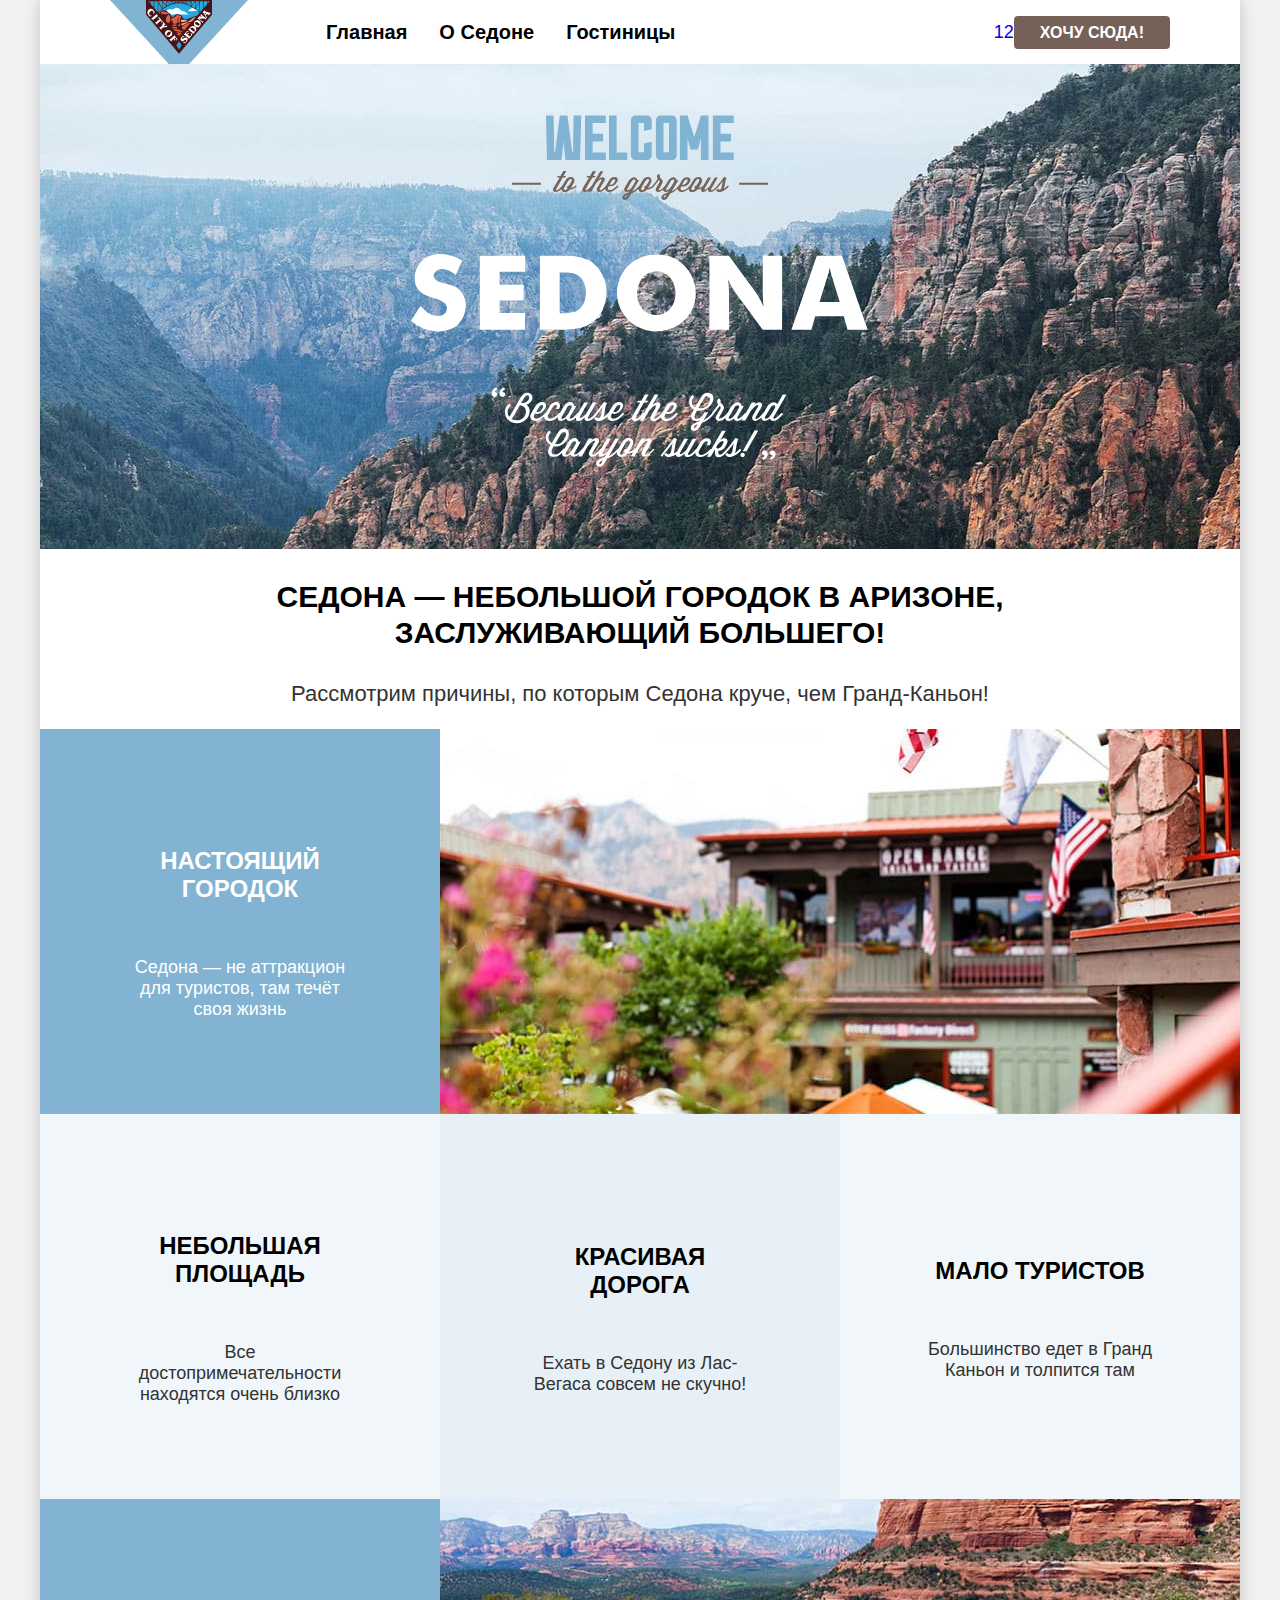
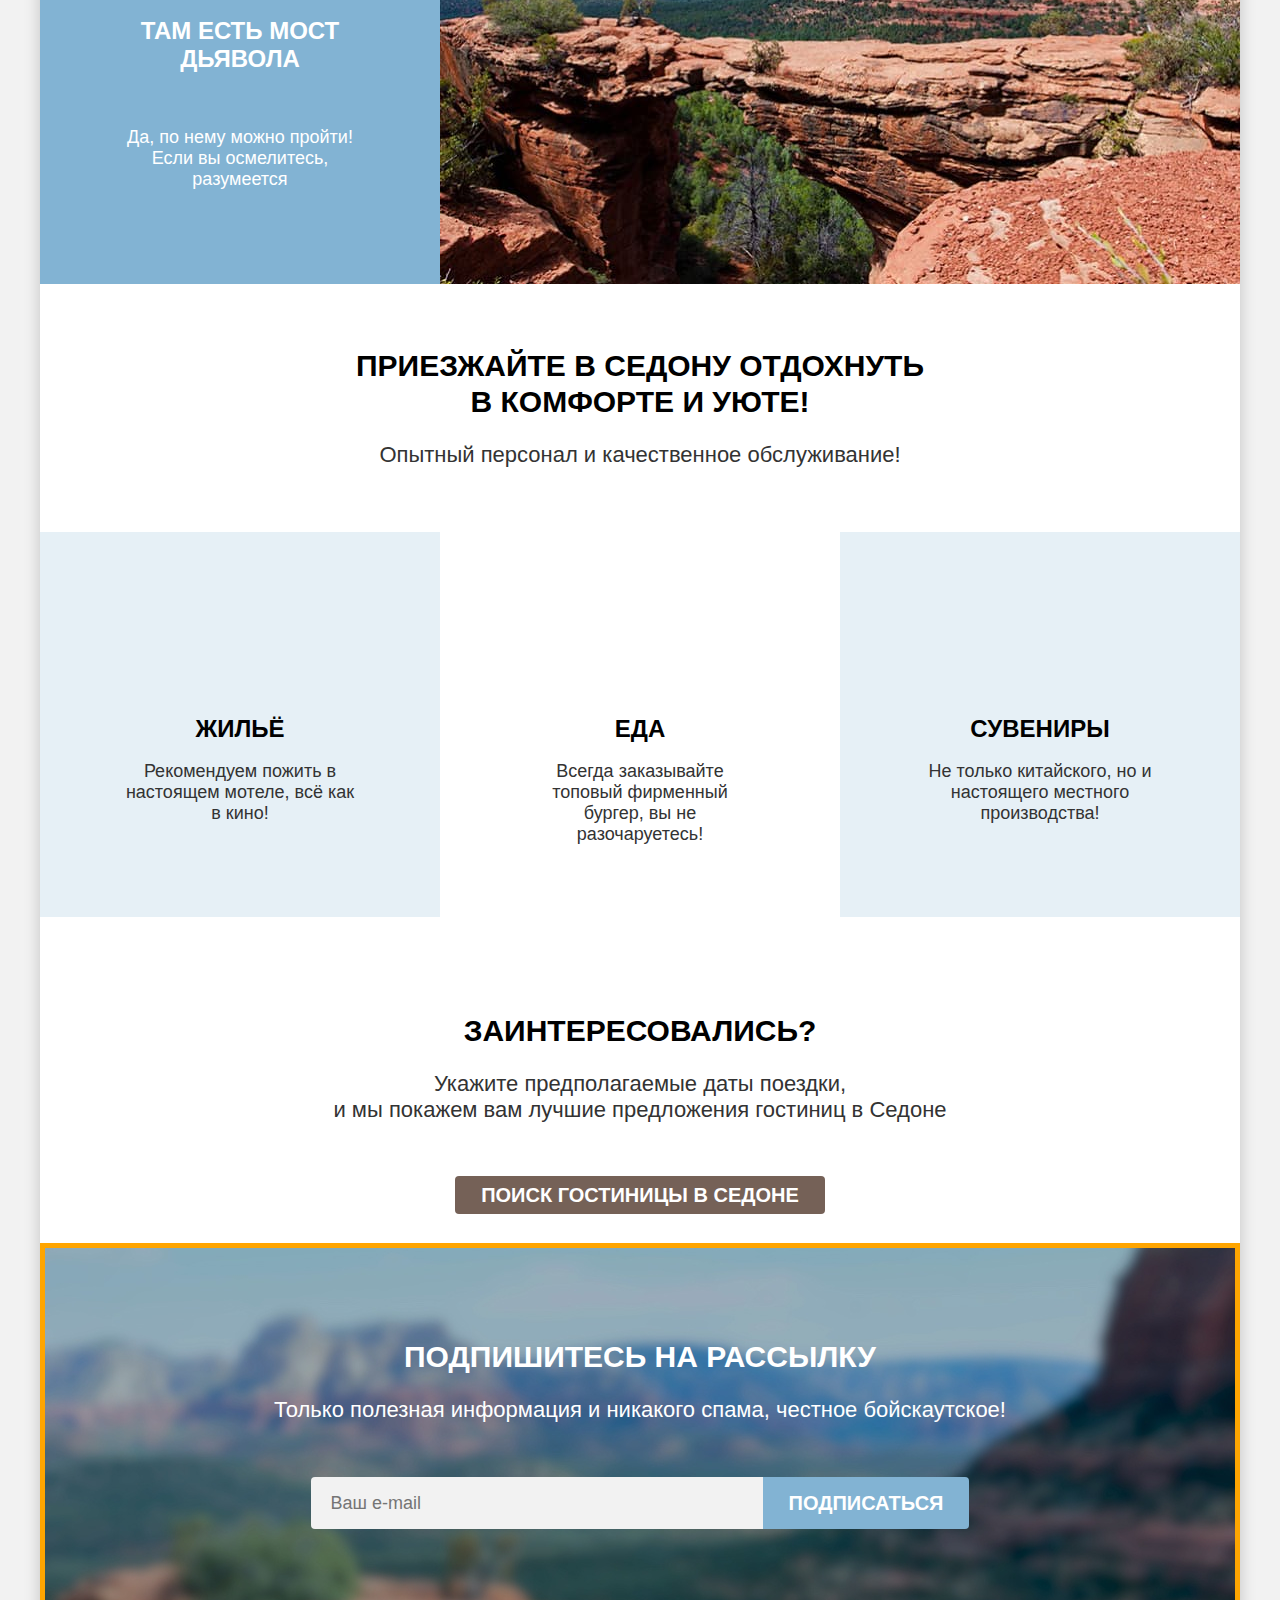
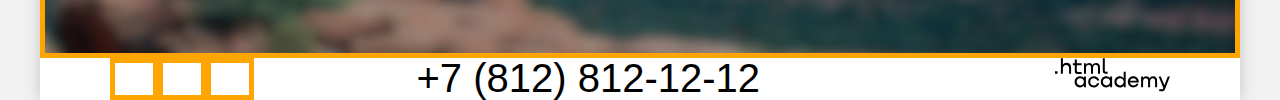
==== commit 569bd8d7: "Добавление флексов" ====
--- a/index.html
+++ b/index.html
@@ -1,185 +1,197 @@
 <!DOCTYPE html>
 <html lang="ru">
+
   <head>
     <meta charset="utf-8">
     <title>HTML Academy: Седона</title>
     <link rel="stylesheet" href="styles/styles.css">
   </head>
+
   <body>
     <div class="page-container">
-    <header class="main-header" data-test="header">
-      <nav class="navigation">
-        <a class="navigation-logo" href="index.html" aria-current="page">
-          <img class="logo" alt="Логотип Седоны" src="images/logo.svg" width="138"
-          height="64">
-        </a>
-        <ul class="navigation-list">
-          <li class="navigation-item">
-            <a class="navigation-link" href="index.html" aria-current="page"
-              >Главная</a
-            >
-          </li>
-          <li class="navigation-item">
-            <a class="navigation-link" href="about-sedona.html">О Седоне</a>
-          </li>
-          <li class="navigation-item">
-            <a class="navigation-link" href="catalog.html">Гостиницы</a
-            >
-          </li>
-        </ul>
-        <ul class="navigation-list navigation-user">
-          <li class="navigation-user-item">
-            <a class="navigation-user-link navigation-user-link-search" href="#"
-              ><span class="visually-hidden">Поиск</span></a
-            >
-          </li>
-
-          <li class="navigation-user-item">
-            <a class="navigation-user-link navigation-user-link-like" href="#"
-              ><span class="visually-hidden">Избранное</span>
-              <span class="navigation-user-likes-number"><sub>12</sub></span>
-            </a>
-          </li>
-
-          <li class="navigation-user-item">
-            <a class="header-button" href="#">Хочу сюда!</a>
-          </li>
-        </ul>
-      </nav>
-    </header>
-
-    <main class="main-container main-index" data-test="main">
-      <section class="hero" data-test="hero">
-       <h1 class="visually-hidden">Седона - город в Аризоне</h1>
-       <img class="welcome-img" src="images/welcome.svg" alt="Welcome to the gorgeous Sedona, because the Grand Canyon sucks!" width="458" height="352">
-      </section>
-
-      <section class="advantages" data-test="advantages">
-       <h2 class="visually-hidden">Преимущества</h2>
-       <p class="advantages-main-title">Седона — небольшой городок в Аризоне, заслуживающий большего!</p>
-       <p class="advantages-main-paragraph">Рассмотрим причины, по которым Седона круче, чем Гранд-Каньон!</p>
-        <ul class="advantages-list">
-          <li class="advantages-item advantages-item-wide">
-            <div class="advantages-card">
-            <h3 class="advantages-title advantages-title-1">Настоящий городок</h3>
-            <p class="advantages-descriptoin advantages-subtitle-1">
-              Седона — не аттракцион для туристов, там течёт своя жизнь
-            </p>
-          </div>
-            <img class="advantages-img" src="images/advantages-1.jpg" alt="Вид на городок Седона" width="800"
-            height="385">
-          </li>
-          <li class="advantages-item advantages-light">
-            <h3 class="advantages-title">Небольшая площадь</h3>
-            <p class="advantages-descriptoin">
-              Все достопримечательности находятся очень близко
-            </p>
-          </li>
-          <li class="advantages-item advantages-medium">
-            <h3 class="advantages-title">Красивая дорога</h3>
-            <p class="advantages-descriptoin">
-              Ехать в Седону из Лас-Вегаса совсем не скучно!
-            </p>
-          </li>
-          <li class="advantages-item advantages-light">
-            <h3 class="advantages-title">Мало туристов</h3>
-            <p class="advantages-descriptoin">
-              Большинство едет в Гранд Каньон и толпится там
-            </p>
-          </li>
-          <li class="advantages-item advantages-item-wide">
-            <div class="advantages-card">
-            <h3 class="advantages-title advantages-title-5">Там есть мост дьявола</h3>
-            <p class="advantages-descriptoin advantages-subtitle-5">
-              Да, по нему можно пройти! Если вы осмелитесь, разумеется
-            </p>
-          </div>
-          <img class="advantages-img" src="images/advantages-2.jpg" alt="Мост Дьявола - естественная арка в скалах из красного песчаника в Аризоне" width="800"
-          height="385">
-          </li>
-        </ul>
-      </section>
-      <section class="offers">
-      <h2 class="advantages-main-title">Приезжайте в Седону отдохнуть в комфорте и уюте!</h2>
-      <p class="advantages-main-paragraph">Опытный персонал и качественное обслуживание!</p>
-        <ul class="offers-list">
-          <li class="offers-item offers-housing">
-            <h3 class="offers-title">Жильё</h3>
-            <p class="offers-description">
-              Рекомендуем пожить в настоящем мотеле, всё как в кино!
-            </p>
-          </li>
-          <li class="offers-item offers-food">
-            <h3 class="offers-title">Еда</h3>
-            <p class="offers-description">
-              Всегда заказывайте топовый фирменный бургер, вы не разочаруетесь!
-            </p>
-          </li>
-          <li class="offers-item offers-souvenirs">
-            <h3 class="offers-title">Сувениры</h3>
-            <p class="offers-description">
-              Не только китайского, но и настоящего местного производства!
-            </p>
-          </li>
-        </ul>
-      </section>
-      <section class="search" data-test="search">
-        <h2 class="search-title">Заинтересовались?</h2>
-        <p class="search-description">
-          Укажите предполагаемые даты поездки, и мы покажем вам лучшие
-          предложения гостиниц в Седоне
-        </p>
-        <a class="button-search" href="#">Поиск гостиницы в Седоне</a>
-      </section>
-      <section class="subscribe subscribe-special" data-test="subscribe">
-        <h2 class="subscribe-title">Подпишитесь на рассылку</h2>
-        <p class="subscribe-subtitle">
-          Только полезная информация и никакого спама, честное бойскаутское!
-        </p>
-        <form
-          class="subscribe-form"
-          action="https://echo.htmlacademy.ru/"
-          method="post"
-        >
-          <label class="visually-hidden" for="user-email">Введите ваш e-mail</label>
-          <input class="input-subscribe" type="text" name="user-email" placeholder="Ваш e-mail" id="user-email">
-          <button class="subscribe-button" type="submit">Подписаться</button>
-        </form>
-      </section>
-
-    </main>
-
-    <footer class="page-footer" data-test="footer">
-      <div class="page-footer-container">
-        <h2 class="visually-hidden" hidden>Мы в социальных сетях</h2>
-        <ul class="social-list">
-          <li class="social-item">
-            <a class="social-link" href="https://vk.com/htmlacademy" target="_blank">
-              <span class="visually-hidden">ВКонтакте</span>
-            </a>
-          </li>
-          <li class="social-item">
-            <a class="social-link" href="https://t.me/htmlacademy" target="_blank">
-              <span class="visually-hidden">Телеграм</span>
-            </a>
-          </li>
-          <li class="social-item">
-            <a class="social-link"
-              href="https://www.youtube.com/user/htmlacademyru"
-              target="_blank"
-            >
-              <span class="visually-hidden">Ютуб</span>
-            </a>
-          </li>
-        </ul>
-        <a class="footer-phone" href="tel:+78128121212">+7 (812) 812-12-12</a
-        >
-        <a class="footer-logo" href="https://htmlacademy.ru" target="_blank">
-          <img src="images/logo-academy.svg" alt="Логотип HTML-Академии" width="115" height="33">
-        </a>
-        <span class="visually-hidden" hidden>Логотип HTML-Академии</span>
-      </div>
-    </footer>
+      <header class="page-header" data-test="header">
+        <div class="container container-flex">
+          <a class="logo" href="index.html" aria-current="page">
+            <img class="logo-image" alt="Логотип Седоны" src="images/logo.svg" width="138" height="64">
+          </a>
+          <nav class="navigation">
+            <ul class="navigation-list">
+              <li class="navigation-item navigation-current">
+                <span class="navigation-link" href="index.html" aria-current="page">Главная</span>
+              </li>
+              <li class="navigation-item">
+                <a class="navigation-link" href="#">О Седоне</a>
+              </li>
+              <li class="navigation-item">
+                <a class="navigation-link" href="catalog.html">Гостиницы</a>
+              </li>
+            </ul>
+            <ul class="navigation-list-user">
+              <li class="navigation-user-item">
+                <a class="navigation-user-link navigation-user-link-search" href="#">
+                  <span class="visually-hidden">Поиск</span></a>
+              </li>
+              <li class="navigation-user-item">
+                <a class="navigation-user-link navigation-user-link-like" href="#">
+                  <span class="visually-hidden">Избранное</span>
+                  <span class="navigation-user-likes-number">12</span>
+                </a>
+              </li>
+              <li class="navigation-user-item">
+                <a class="header-button button button-primary button-sm" href="#">Хочу сюда!</a>
+              </li>
+            </ul>
+          </nav>
+        </div>
+      </header>
+      <main class="main-container main-index">
+        <section class="hero" data-test="hero">
+          <h1 class="visually-hidden">Седона - город в Аризоне</h1>
+          <img class="welcome-img" src="images/welcome.svg"
+            alt="Welcome to the gorgeous Sedona, because the Grand Canyon sucks!" width="458" height="352">
+        </section>
+        <section class="advantages" data-test="advantages">
+          <header class="header-section">
+            <h2 class="visually-hidden">Преимущества</h2>
+            <p class="advantages-title title-h2">Седона — небольшой городок в Аризоне,<br> заслуживающий большего!</p>
+            <p class="advantages-subtitle title-description">Рассмотрим причины, по которым Седона круче, чем
+              Гранд-Каньон!</p>
+          </header>
+          <ul class="advantages-list">
+            <li class="advantages-item advantages-item-wide">
+              <div class="advantages-card">
+                <h3 class="advantages-item-title title-h3">Настоящий городок</h3>
+                <p class="advantages-description description-special">
+                  Седона — не аттракцион для туристов, там течёт своя жизнь
+                </p>
+              </div>
+              <img class="advantages-img" src="images/advantages-1.jpg" alt="Вид на городок Седона" width="800"
+                height="385">
+            </li>
+            <li class="advantages-item">
+              <div class="advantages-card advantages-card-light">
+                <h3 class="advantages-item-title title-h3">Небольшая площадь</h3>
+                <p class="advantages-description">
+                  Все достопримечательности находятся очень близко
+                </p>
+              </div>
+            </li>
+            <li class="advantages-item">
+              <div class="advantages-card advantages-card-medium">
+                <h3 class="advantages-item-title title-h3">Красивая дорога</h3>
+                <p class="advantages-description">
+                  Ехать в Седону из Лас-Вегаса совсем не скучно!
+                </p>
+              </div>
+            </li>
+            <li class="advantages-item">
+              <div class="advantages-card advantages-card-light">
+                <h3 class="advantages-item-title title-h3">Мало туристов</h3>
+                <p class="advantages-description">
+                  Большинство едет в Гранд Каньон и толпится там
+                </p>
+              </div>
+            </li>
+            <li class="advantages-item advantages-item-wide">
+              <div class="advantages-card">
+                <h3 class="advantages-item-title title-h3">Там есть мост дьявола</h3>
+                <p class="advantages-description description-special">
+                  Да, по нему можно пройти! Если вы осмелитесь, разумеется
+                </p>
+              </div>
+              <img class="advantages-img" src="images/advantages-2.jpg"
+                alt="Мост Дьявола - естественная арка в скалах из красного песчаника в Аризоне" width="800"
+                height="385">
+            </li>
+          </ul>
+        </section>
+        <section class="offers">
+          <header class="header-offers">
+            <h2 class="visually-hidden">Предложения</h2>
+            <p class="offers-title title-h2">Приезжайте в Седону отдохнуть<br> в комфорте и уюте!</p>
+            <p class="offers-subtitle title-description">Опытный персонал и качественное обслуживание!</p>
+          </header>
+          <ul class="offers-list">
+            <li class="offers-item offers-housing">
+              <div class="offers-card offers-card-housing">
+                <h3 class="offers-item-title title-h3">Жильё</h3>
+                <p class="offers-description">
+                  Рекомендуем пожить в настоящем мотеле, всё как в кино!
+                </p>
+              </div>
+            </li>
+            <li class="offers-item offers-food">
+              <div class="offers-card offers-card-food">
+                <h3 class="offers-item-title title-h3">Еда</h3>
+                <p class="offers-description">
+                  Всегда заказывайте топовый фирменный бургер, вы не разочаруетесь!
+                </p>
+              </div>
+            </li>
+            <li class="offers-item offers-souvenirs">
+              <div class="offers-card offers-card-souvenirs">
+                <h3 class="offers-item-title title-h3">Сувениры</h3>
+                <p class="offers-description">
+                  Не только китайского, но и настоящего местного производства!
+                </p>
+              </div>
+            </li>
+          </ul>
+        </section>
+        <section class="search" data-test="search">
+          <h2 class="visually-hidden">Поиск гостиницы</h2>
+          <p class="search-title title-h2">Заинтересовались?</p>
+          <p class="search-description title-description">
+            Укажите предполагаемые даты поездки,<br> и мы покажем вам лучшие
+            предложения гостиниц в Седоне
+          </p>
+          <a class="button-search button button-primary button-lg" href="#">Поиск гостиницы в Седоне</a>
+        </section>
+        <section class="subscribe subscribe-bg" data-test="subscribe">
+          <h2 class="visually-hidden">Подписка</h2>
+          <p class="subscribe-title title-h2 subscribe-special">Подпишитесь на рассылку</p>
+          <p class="subscribe-subtitle title-description subscribe-special">
+            Только полезная информация и никакого спама, честное бойскаутское!
+          </p>
+          <form class="subscribe-form" action="https://echo.htmlacademy.ru/" method="post">
+            <label class="visually-hidden" for="user-email">Ваш e-mail</label>
+            <input class="input-subscribe subscribe-field" type="text" name="user-email" placeholder="Ваш e-mail"
+              id="user-email">
+            <button class="subscribe-button button" type="submit">Подписаться</button>
+          </form>
+        </section>
+      </main>
+      <footer class="page-footer" data-test="footer">
+        <div class="container container-flex">
+          <ul class="socials">
+            <li class="socials-item">
+              <a class="socials-link socials-vk" href="https://vk.com/htmlacademy" target="_blank"
+                rel="noreferrer noopener">
+                <span class="visually-hidden">ВКонтакте</span>
+              </a>
+            </li>
+            <li class="socials-item">
+              <a class="socials-link socials-tg" href="https://t.me/htmlacademy" target="_blank"
+                rel="noreferrer noopener">
+                <span class="visually-hidden">Телеграм</span>
+              </a>
+            </li>
+            <li class="socials-item">
+              <a class="socials-link socials-youtube" href="https://www.youtube.com/user/htmlacademyru" target="_blank"
+                rel="noreferrer noopener">
+                <span class="visually-hidden">Ютуб</span>
+              </a>
+            </li>
+          </ul>
+          <address class="footer-phone">
+            <a class="footer-phone-link" href="tel:+78128121212">+7 (812) 812-12-12</a>
+          </address>
+          <a class="footer-logo" href="https://htmlacademy.ru" target="_blank" rel="noreferrer noopener">
+            <img src="images/logo-academy.svg" alt="Логотип HTML-Академии" width="115" height="33">
+          </a>
+        </div>
+      </footer>
     </div>
   </body>
+
 </html>
--- a/styles/styles.css
+++ b/styles/styles.css
@@ -2,7 +2,7 @@
   font-family: "PT Sans";
   font-style: normal;
   font-weight: 400;
-  src: url("../fonts/pt-sans-regular.woff2") format("woff2");
+  src: url("../fonts/ptsans-400.woff2") format("woff2");
   font-display: swap;
 }
 
@@ -10,8 +10,14 @@
   font-family: "PT Sans";
   font-style: normal;
   font-weight: 700;
-  src: url("../fonts/pt-sans-bold.woff2") format("woff2");
+  src: url("../fonts/ptsans-700.woff2") format("woff2");
   font-display: swap;
+}
+
+*,
+*::before,
+*::after {
+  box-sizing: border-box;
 }
 
 html {
@@ -20,94 +26,163 @@
 
 body {
   margin: 0;
-  display: flex;
-  flex-direction: column;
-  min-height: 100%;
+  height: 100%;
   font-family: "PT Sans", "Arial", sans-serif;
   font-size: 18px;
-  line-height: 22px;
+  line-height: 21px;
   font-style: normal;
   font-weight: 400;
   color: #333333;
   background-color: #f2f2f2;
+
+}
+
+.visually-hidden {
+  position: absolute;
+  width: 1px;
+  height: 1px;
+  margin: -1px;
+  padding: 0;
+  border: 0;
+  clip: rect(0 0 0 0);
+  overflow: hidden;
 }
 
 .page-container {
-  width: 1200px;
+  display: flex;
+  flex-direction: column;
+  min-width: 1200px;
+  max-width: 1200px;
+  min-height: 100%;
   margin: 0 auto;
   background-color: #FFFFFF;
+  box-shadow: 0 0 15px 0 rgba(0, 0, 0, 0.2);
+}
+
+.page-header {
+  color: #000000;
+}
+
+.container {
+  margin: 0 auto;
+  max-width: 1060px;
+
+}
+
+.container-flex {
+  display: flex;
+  gap: 30px;
+
 }
 
 .logo {
   display: block;
   width: 140px;
-  margin-left: 70px;
   margin-right: 30px;
+  margin-bottom: -10px;
 }
 
 .navigation {
   display: flex;
-  width: 1200px;
-  margin: 0 auto;
+  justify-content: space-between;
+  flex-grow: 1;
 }
 
 .navigation-list {
-  width: 450px;
-  margin: 0;
-  padding: 0;
-  list-style: none;
-}
-
-.navigation-user {
-  max-width: 308px;
-  margin-left: auto;
-}
+  display: flex;
+  flex-wrap: wrap;
+  min-width: 340px;
+  margin: 0;
+  padding: 0;
+  list-style-type: none;
+}
+
+.navigation-item {
+  display: flex;
+}
+
+.navigation-list-user {
+  display: flex;
+  align-items: center;
+  flex-wrap: wrap;
+  padding: 0;
+  list-style-type: none;
+}
+
+.navigation-current {}
 
 .navigation-link {
+  display: block;
+  padding: 20px 16px;
   font-size: 20px;
   line-height: 24px;
   font-weight: 700;
-  color: #000000;
+  color: inherit;
   text-decoration: none;
-  text-transform: capitalize;
-}
-
+
+}
+
+.navigation-list-user .navigation-user-link {
+  min-width: 44px;
+  min-height: 64px;
+}
 
 .navigation-user-link {
-  font-size: 20px;
-  line-height: 24px;
-  font-weight: 700;
-  color: #000000;
-
   text-decoration: none;
-  text-transform: capitalize;
-}
-
-.header-button {
-  font-size: 20px;
-  line-height: 24px;
+}
+
+.button {
+  font-family: inherit;
+  font-style: normal;
+  font-size: 16px;
+  line-height: 20px;
   font-weight: 700;
   text-align: center;
   text-decoration: none;
   text-transform: uppercase;
   color: #FFFFFF;
+  padding: 8px 26px;
+  border: none;
+  cursor: pointer;
+  appearance: none;
+  border-radius: 4px;
+}
+
+.button-primary {
   background-color: #756157;
-
-}
+}
+
+.button-sm {}
 
 .main-container {
   flex-grow: 1;
 }
 
+.main-index {
+  text-align: center;
+}
+
 .hero {
-  background-image: url("../images/Vector-bg.svg"), url("../images/index-background.jpg");
+  background-image: url("../images/vector-bg.svg"), url("../images/index-background.jpg");
   background-size: 100% auto, cover;
   background-repeat: no-repeat;
   background-position: left bottom, left top;
   background-color: rgb(180, 215, 243);
 }
-.advantages-main-title {
-  font-style: normal;
+
+
+img {
+  max-width: 100%;
+  height: auto;
+}
+
+.welcome-img {
+  padding: 51px 0 82px;
+  vertical-align: middle;
+}
+
+
+.title-h2 {
   font-weight: 700;
   font-size: 30px;
   line-height: 36px;
@@ -116,14 +191,34 @@
   color: #000000;
 }
 
-.advantages-main-paragraph {
+.title-description {
   font-size: 22px;
   line-height: 26px;
   text-align: center;
-}
-
-.advantages-title {
-  font-style: normal;
+  color: #333333;
+}
+
+
+.advantages-title {}
+
+.advantages-subtitle {}
+
+.advantages-item-wide h3 {
+  color: #FFFFFF;
+}
+
+.advantages-item-wide {
+  min-width: 100%;
+  max-width: 100%;
+}
+
+.description-special {
+  color: #FFFFFF;
+}
+
+.advantages-item-title {}
+
+.title-h3 {
   font-weight: 700;
   font-size: 24px;
   color: #000000;
@@ -132,78 +227,104 @@
   text-transform: uppercase;
 }
 
-.advantages-descriptoin {
+.advantages-description {
   font-size: 18px;
   line-height: 21px;
   text-align: center;
-
-}
-
-.advantages-title-1 {
-  color: #FFFFFF;
-}
-
-.advantages-subtitle-1 {
-  color: #FFFFFF;
-}
-
-.advantages-title-5 {
-  color: #FFFFFF;
-}
-
-.advantages-subtitle-5 {
-  color: #FFFFFF;
+  padding-top: 30px;
+  margin: 0;
+
 }
 
 .advantages-list {
-  text-align: center;
-  display: flex;
-  justify-content: space-between;
-  margin: 0;
-  padding: 0;
+  margin: 0;
+  padding: 0;
+  display: flex;
+  flex-wrap: wrap;
 }
 
 .advantages-item {
-  width: 230px;
+  display: flex;
+  min-height: 385px;
+  flex-basis: 400px;
+  list-style: none;
 }
 
 .advantages-card {
+  display: flex;
+  justify-content: center;
+  flex-direction: column;
   background: #82B3D3;
-}
-
-.advantages-light {
+  height: 100%;
+  width: 100%;
+  padding: 85px;
+}
+
+.advantages-card-light {
   background: rgba(131, 179, 211, 0.12);
 }
 
-.advantages-medium {
+.advantages-card-medium {
   background: rgba(131, 179, 211, 0.2);
 }
 
+.header-offers {
+  margin: 0;
+}
+
 .offers-list {
-  text-align: center;
-  display: flex;
-  justify-content: space-between;
-  margin: 0;
-  padding: 0;
+  display: flex;
+  flex-wrap: wrap;
+  text-align: center;
+  margin: 0;
+  padding: 0;
+}
+
+.offers-title {
+  margin-top: 64px;
+  margin-bottom: 20px;
+}
+
+.offers-subtitle {
+  margin-bottom: 64px;
+}
+
+.offers-item-title {
+  margin: 102px 0 0;
 }
 
 .offers-item {
-  width: 230px;
-}
-
-.offers-title {
-  font-style: normal;
-  font-weight: 700;
-  font-size: 24px;
-  color: #000000;
-  line-height: 28px;
-  text-align: center;
-  text-transform: uppercase;
+  display: flex;
+  justify-content: center;
+  padding: 81px 85px;
+  width: 400px;
+  height: 385px;
+  list-style: none;
+}
+
+.offers-card {
+  background-position-x: center;
+  background-repeat: no-repeat;
+  min-height: 385px;
+  width: 100%;
+}
+
+.offers-card-housing {
+  background-image: url(../images/icons/housing.svg);
+  background-size: 75px 72px;
+}
+
+.offers-card-food {
+  background-image: url(../images/icons/food.svg);
+  background-size: 75px 72px;
+}
+
+.offers-card-souvenirs {
+  background-image: url(../images/icons/souvenirs.svg);
+  background-size: 75px 72px;
 }
 
 .offers-description {
-  font-size: 18px;
-  line-height: 21px;
   text-align: center;
 }
 
@@ -212,7 +333,7 @@
 }
 
 .offers-food {
-  background: rgba(131, 179, 211, 0.12);
+  background: #FFFFFF;
 }
 
 .offers-souvenirs {
@@ -220,109 +341,138 @@
 }
 
 .search-title {
-  font-family: inherit;
-  font-style: normal;
-  font-weight: 700;
-  font-size: 30px;
-  line-height: 36px;
-  text-align: center;
-  text-transform: uppercase;
-  color: #000000;
+  margin-top: 96px;
+  margin-bottom: 20px;
 }
 
 .search-description {
   font-size: 22px;
   line-height: 26px;
   text-align: center;
+  margin-bottom: 54px;
 }
 
 .button-search {
+  margin-bottom: 96px;
+}
+
+.button-lg {
+  width: 375px;
+  height: 52px;
   font-family: inherit;
   font-weight: 700;
   font-size: 20px;
   line-height: 36px;
-  text-align: center;
-  text-transform: uppercase;
-  text-decoration:none;
-  color: #FFFFFF;
-  background-color: #756157;
+  margin-bottom: 96px;
 }
 
 .subscribe-form {
+  display: flex;
+  justify-content: center;
   font-family: inherit;
+  text-align: center;
 }
 
 .input-subscribe {
+  width: 452px;
+  height: 52px;
+}
+
+.subscribe-field {
   font-family: inherit;
-}
-
-.subscribe-special {
+  padding: 14px 20px;
+  font-weight: 400;
+  font-size: 18px;
+  line-height: 24px;
+  color: #000000;
+  background-color: #f2f2f2;
+  border: none;
+  border-radius: 4px 0 0 4px;
+}
+
+.subscribe-button {
+  font-family: inherit;
+  font-style: normal;
+  font-size: 20px;
+  line-height: 36px;
+  background: #82B3D3;
+  border-radius: 0 4px 4px 0;
+}
+
+.subscribe {
+  height: 415px;
+
+  outline: 5px solid orange;
+  outline-offset: -5px;
+}
+
+.subscribe-title {
+  padding-top: 96px;
+  margin-bottom: 20px;
+}
+
+.subscribe-subtitle {
+  margin-bottom: 54px;
+}
+
+.subscribe-bg {
   background-image: url("../images/subscribe-bg.jpg");
   background-repeat: no-repeat;
   background-size: cover;
   background-color: rgb(180, 215, 243);
 }
 
-.subscribe-button {
-  font-family: inherit;
-  font-style: normal;
-  font-weight: 700;
-  font-size: 20px;
-  line-height: 36px;
-  text-align: center;
-  text-transform: uppercase;
-  color: #FFFFFF;
-  background: #82B3D3;
-  border: none;
-}
-
-.subscribe-title {
-  font-style: normal;
-  font-weight: 700;
-  font-size: 30px;
-  line-height: 36px;
-  text-transform: uppercase;
-  text-align: center;
-  color: #FFFFFF;
-}
-
-.subscribe-subtitle {
-  font-size: 22px;
-  line-height: 26px;
-  text-align: center;
-  color: #FFFFFF;
-}
-
-.background-inner {
-  background-image: url("../images/filter.png");
+.subscribe-special {
+  color: #FFFFFF;
+}
+
+.inner-header {
+  flex-grow: 1;
+  background-image: url("../images/filter-bg.png");
   background-repeat: no-repeat;
   background-size: cover;
   background-color: rgb(180, 215, 243);
-}
-
-.inner-header-title {
+  padding: 35px 70px 70px 70px;
+}
+
+.inner-header-top {}
+
+.inner-title-h1 {
   font-style: normal;
   font-weight: 700;
   font-size: 60px;
   line-height: 78px;
   color: #FFFFFF;
+  margin-top: 0;
 }
 
 .breadcrumbs {
+  display: flex;
+  margin: 0;
+  padding: 0;
   font-size: 16px;
   line-height: 21px;
   color: #FFFFFF;
-}
-
-.section-hotels-filter {
-  display: flex;
-}
-
-.section-catalog {
-  display: flex;
-}
-
-.filter-title {color: #FFFFFF;}
+  list-style-type: none;
+}
+
+.breadcrumbs-item {
+  margin-top: 0;
+  margin-right: 10px;
+  margin-bottom: 40px;
+}
+
+.catalog-view {
+  width: 48px;
+  height: 48px;
+
+  outline: 5px solid orange;
+  outline-offset: -5px;
+}
+
+.catalog-filter {
+  display: flex;
+}
 
 .catalog-filter-title {
   font-style: normal;
@@ -331,6 +481,8 @@
   line-height: 24px;
   color: #FFFFFF;
 }
+
+.catalog-filter-list {}
 
 .catalog-filter-item {
   font-size: 18px;
@@ -338,36 +490,70 @@
   color: #FFFFFF;
 }
 
+.checkbox {}
+
+.checkbox-input {}
+
+.checkbox-label {}
+
+.radio {}
+
+.radio-input {}
+
+.radio-label {}
+
 .catalog-price {
   font-family: inherit;
   font-style: normal;
   font-weight: 700;
   font-size: 20px;
   line-height: 24px;
-  text-transform: capitalize;
-  color: #FFFFFF;
-  }
+  color: #FFFFFF;
+}
 
 .input-price {
   font-family: inherit;
 }
 
 .price-button {
-  font-family: inherit;
-  font-style: normal;
-  font-weight: 700;
-  font-size: 16px;
-  line-height: 20px;
-  display: flex;
-  text-align: center;
-  color: #FFFFFF;
+  font-weight: 700;
+  display: flex;
   background: none;
-  border: none;
 }
 
 .active-price-button {
   background: #82B3D3;
-  border-radius: 4px;
+}
+
+.catalog {
+  padding: 50px 0 60px;
+}
+
+.catalog-title {
+  margin: 0 auto 0 0;
+}
+
+.catalog-header {
+  display: flex;
+  align-items: center;
+  gap: 70px;
+
+
+  outline: 5px solid orange;
+  outline-offset: -5px;
+}
+
+.catalog-icons {
+  display: flex;
+  flex-wrap: wrap;
+  gap: 8px;
+  max-width: 280px;
+  margin: 0;
+  padding: 0;
+
+
+  outline: 5px solid orange;
+  outline-offset: -5px;
 }
 
 .select-control {
@@ -378,6 +564,35 @@
   line-height: 21px;
   color: #333333;
   background-color: #FFFFFF;
+  background-image: url(../images/icons/arrow-to-down.svg);
+  width: 292px;
+  padding: 12px 48px 12px 20px;
+  border: 2px solid #e5e5e5;
+  border-radius: 4px;
+  background-repeat: no-repeat;
+  background-position: right 20px center;
+  appearance: none;
+
+}
+
+.product-list {
+  display: grid;
+  grid-template-columns: 340px 340px 340px;
+  column-gap: 20px;
+  list-style-type: none;
+  margin-top: 40px;
+  padding: 0 0 40px;
+  border-bottom: 1px solid #e6e6e6;
+}
+
+.catalog-item {
+  max-width: 340px;
+}
+
+.product-card {
+  display: grid;
+  padding: 20px;
+  border: 1px solid #e6e6e6;
 }
 
 .product-card-link {
@@ -390,10 +605,9 @@
   font-size: 24px;
   line-height: 28px;
   color: #000000;
-
-}
-
-.card-rating  {
+}
+
+.card-rating {
   font-size: 16px;
   line-height: 20px;
   text-transform: uppercase;
@@ -402,34 +616,29 @@
 }
 
 .more-button {
-  font-style: normal;
-  font-weight: 700;
-  font-size: 16px;
-  line-height: 20px;
-  align-items: center;
-  text-align: center;
-  text-transform: uppercase;
-  color: #FFFFFF;
   background-color: #756157;
-  text-decoration: none;
-
 }
 
 .favorite-card {
-  font-style: normal;
-  font-weight: 700;
-  font-size: 16px;
-  line-height: 20px;
-  align-items: center;
-  text-align: center;
-  text-transform: uppercase;
-  color: #FFFFFF;
   background: #82B3D3;
-  border-radius: 4px;
-  border: none;
+}
+
+.favorite-card-done {
+  background: #7DB54F;
+}
+
+.pagination {
+  display: flex;
+  flex-wrap: wrap;
+  gap: 8px;
+  margin: 40px 0 0;
+  list-style-type: none;
+  padding: 0;
 }
 
 .pagination-link {
+  display: block;
+  box-sizing: border-box;
   font-style: normal;
   font-weight: 700;
   font-size: 20px;
@@ -441,12 +650,12 @@
   color: #FFFFFF;
   background: #82B3D3;
   border-radius: 4px;
+  padding: 12px 24px;
 }
 
 .pagination-link-current {
   color: #000000;
   background: #F2F2F2;
-
 }
 
 .pagination-disclosure {
@@ -454,34 +663,48 @@
   background: none;
 }
 
-.subscribe-inner-title{
-  font-style: normal;
-  font-weight: 700;
-  font-size: 30px;
-  line-height: 36px;
-  text-transform: uppercase;
-  text-align: center;
-  color: #000000;
-}
-
 .subscribe-inner-subtitle {
   font-size: 22px;
   line-height: 26px;
   text-align: center;
 }
 
-.page-footer-container {
-  display: flex;
-  width: 1060px;
+.socials {
+  display: flex;
+  flex-wrap: wrap;
+  max-width: 240px;
+  margin: 0;
+  padding: 0;
+  list-style: none;
+}
+
+.socials-item {
+  display: flex;
+  flex-wrap: wrap;
+  min-width: 48px;
+  min-height: 42px;
+
+  outline: 5px solid orange;
+  outline-offset: -5px;
+}
+
+.socials-link {
+  display: block;
+  height: 100%;
+}
+
+.socials-vk {}
+
+.socials-tg {}
+
+.socials-youtube {}
+
+.footer-phone {
   margin: 0 auto;
 }
 
-.social-list {
-  width: 142px;
-  margin-right: 42;
-}
-
-.footer-phone {
+.footer-phone-link {
+  font-style: normal;
   font-size: 40px;
   line-height: 40px;
   text-decoration: none;
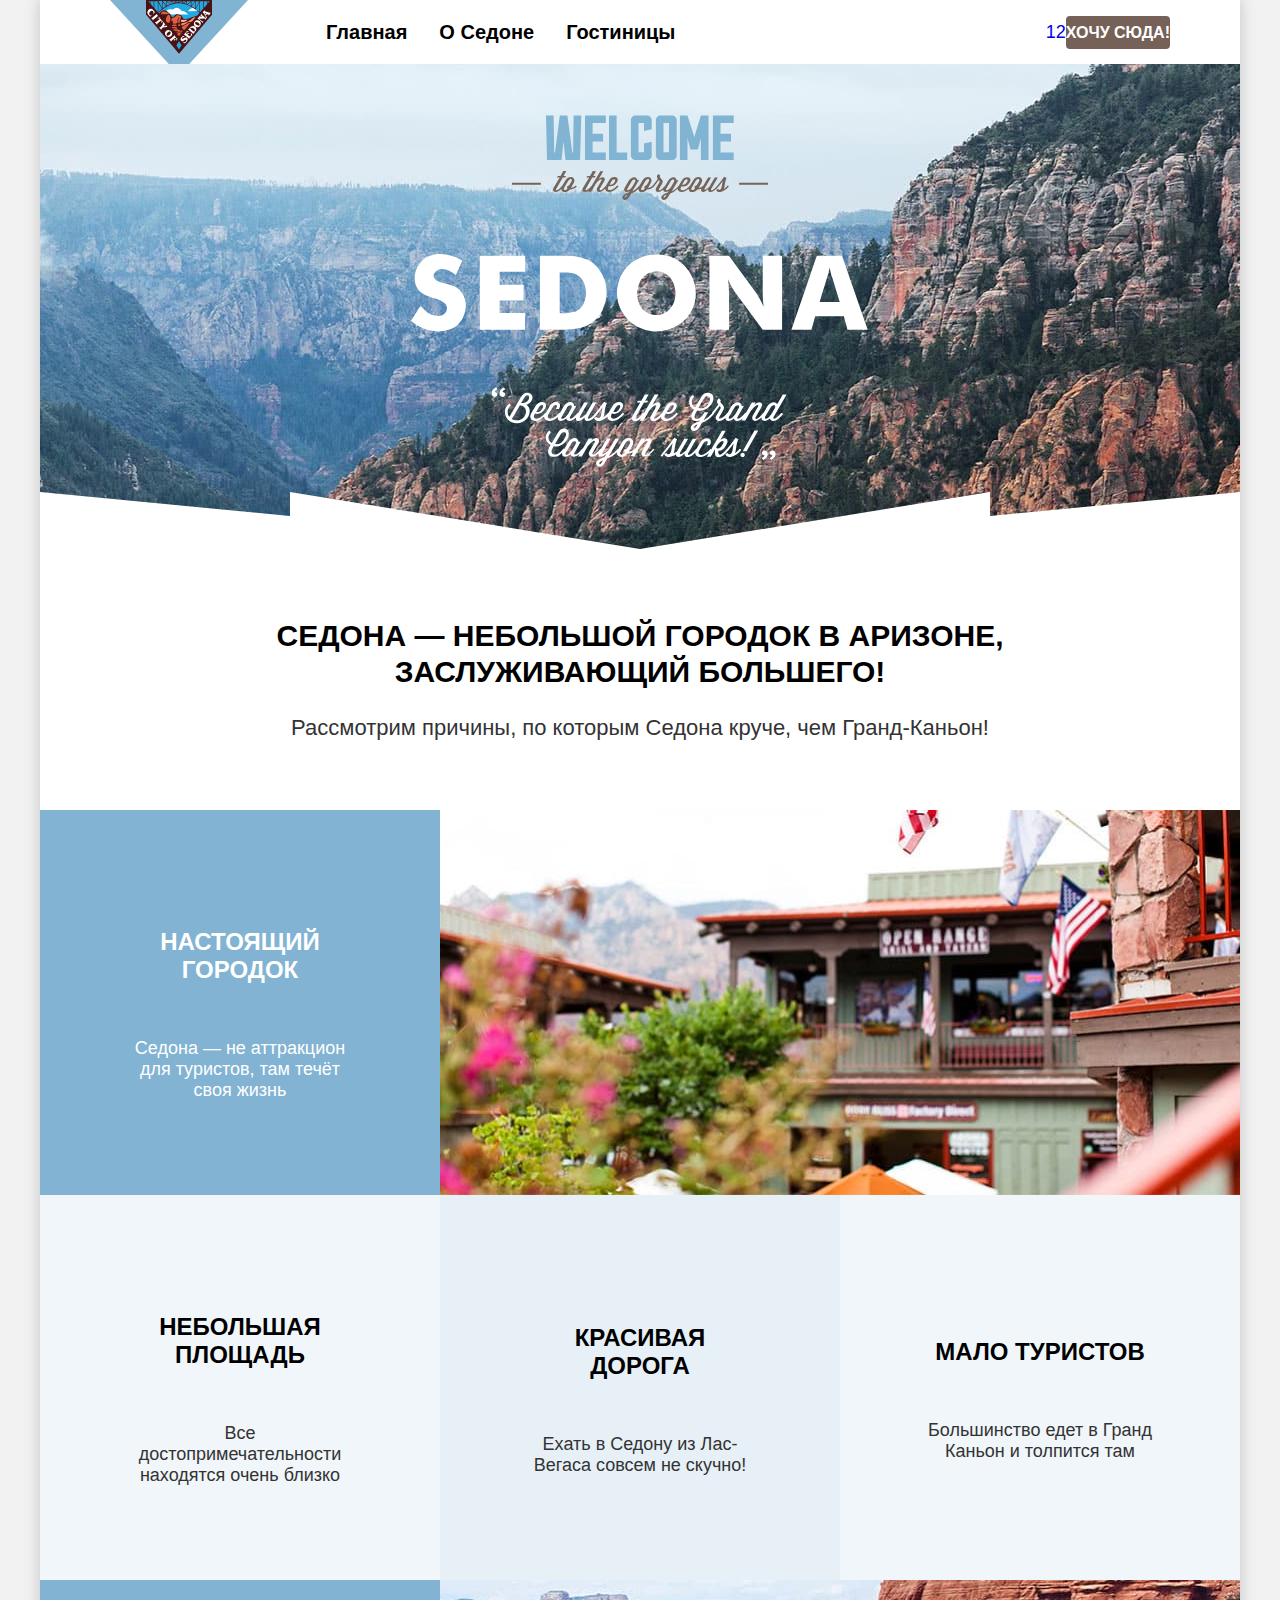
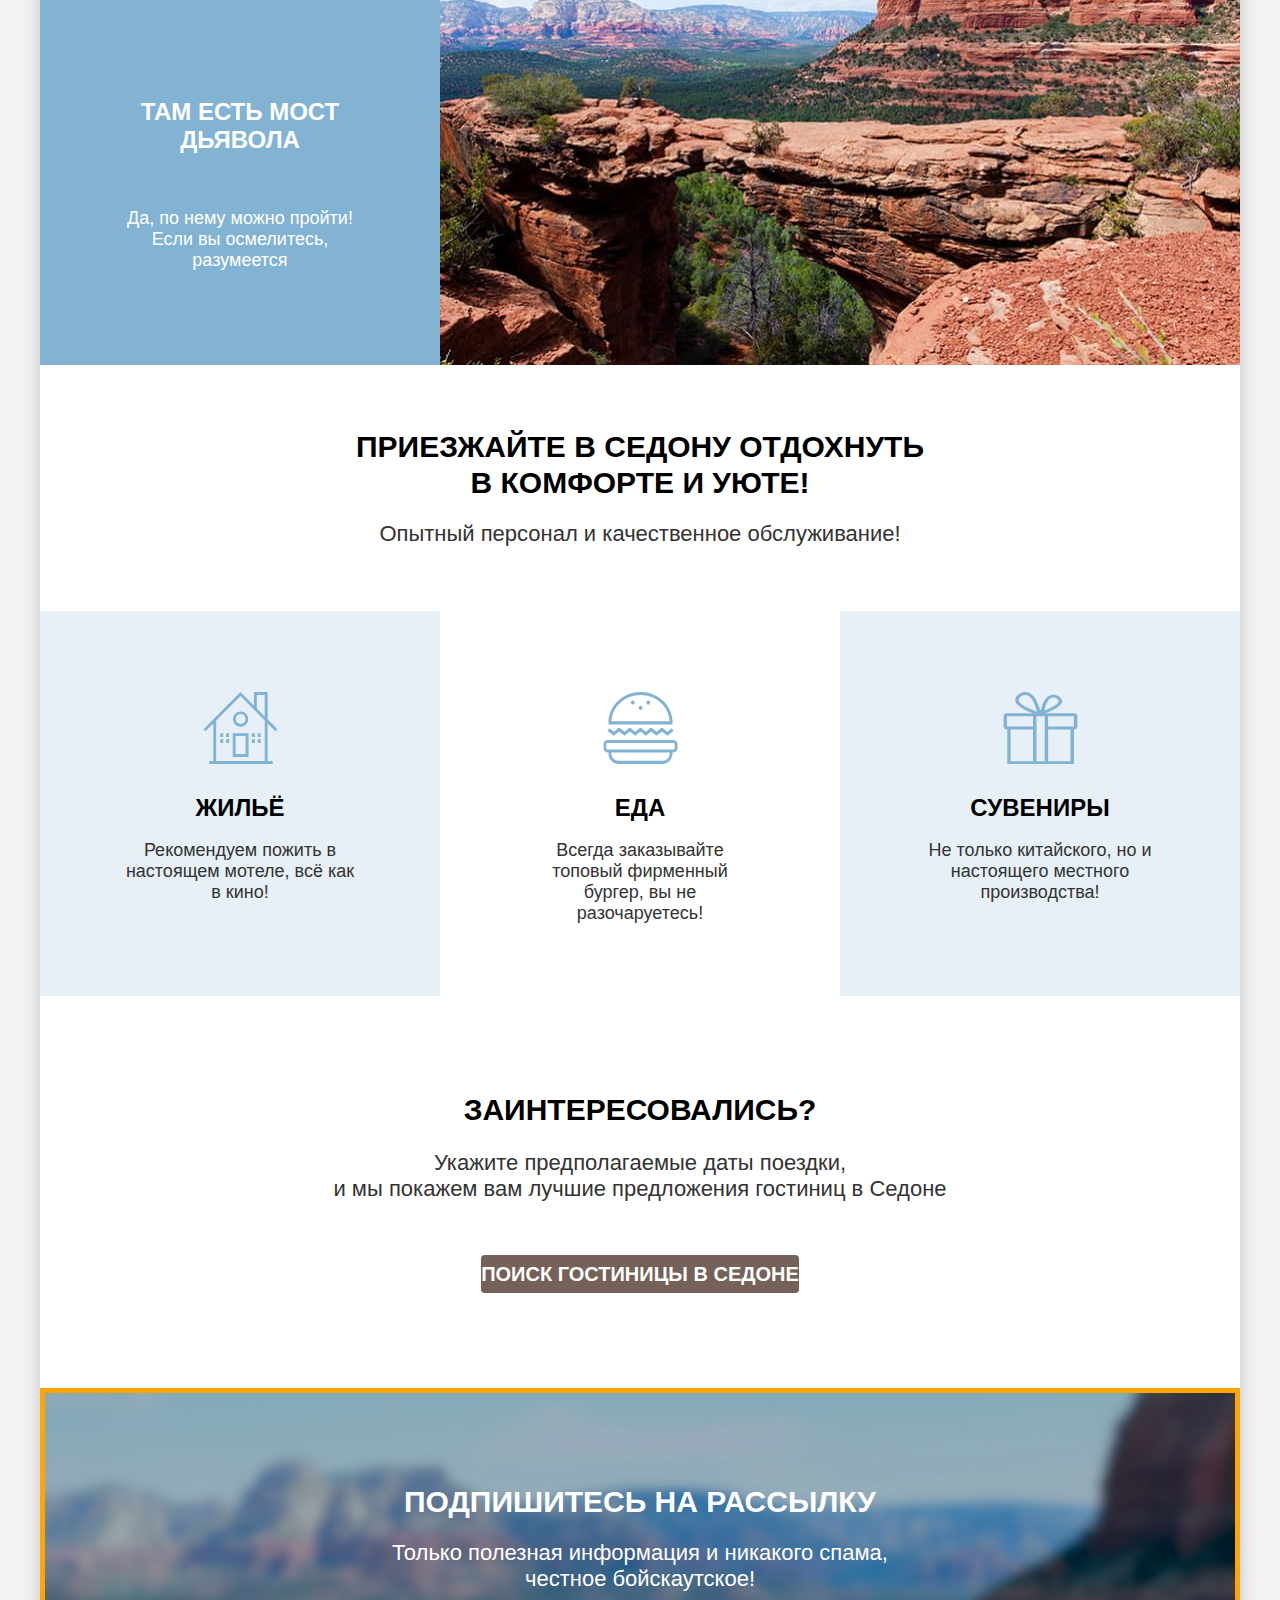
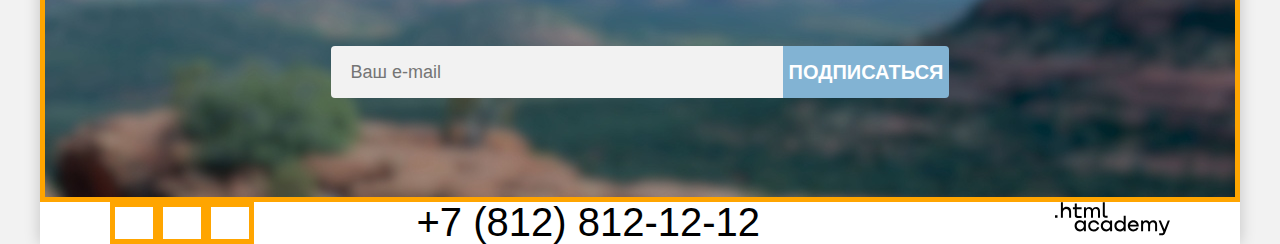
==== commit 61657ac4: "Добавление гридов" ====
--- a/index.html
+++ b/index.html
@@ -151,7 +151,7 @@
           <h2 class="visually-hidden">Подписка</h2>
           <p class="subscribe-title title-h2 subscribe-special">Подпишитесь на рассылку</p>
           <p class="subscribe-subtitle title-description subscribe-special">
-            Только полезная информация и никакого спама, честное бойскаутское!
+            Только полезная информация и никакого спама,<br> честное бойскаутское!
           </p>
           <form class="subscribe-form" action="https://echo.htmlacademy.ru/" method="post">
             <label class="visually-hidden" for="user-email">Ваш e-mail</label>
--- a/styles/styles.css
+++ b/styles/styles.css
@@ -35,6 +35,12 @@
   color: #333333;
   background-color: #f2f2f2;
 
+}
+
+img {
+  object-fit: contain;
+  max-width: 100%;
+  height: auto;
 }
 
 .visually-hidden {
@@ -141,7 +147,8 @@
   text-decoration: none;
   text-transform: uppercase;
   color: #FFFFFF;
-  padding: 8px 26px;
+  padding-top: 8px;
+  padding-bottom: 8px;
   border: none;
   cursor: pointer;
   appearance: none;
@@ -170,18 +177,11 @@
   background-color: rgb(180, 215, 243);
 }
 
-
-img {
-  max-width: 100%;
-  height: auto;
-}
-
 .welcome-img {
   padding: 51px 0 82px;
   vertical-align: middle;
 }
 
-
 .title-h2 {
   font-weight: 700;
   font-size: 30px;
@@ -198,10 +198,19 @@
   color: #333333;
 }
 
-
-.advantages-title {}
-
-.advantages-subtitle {}
+.header-section {
+  margin: 0 auto;
+  padding: 69px 0;
+}
+
+.advantages-title {
+  margin: 0;
+  margin-bottom: 25px;
+}
+
+.advantages-subtitle {
+  margin: 0;
+}
 
 .advantages-item-wide h3 {
   color: #FFFFFF;
@@ -269,7 +278,8 @@
 }
 
 .header-offers {
-  margin: 0;
+  margin: 0 auto;
+  padding: 64px 0;
 }
 
 .offers-list {
@@ -281,12 +291,12 @@
 }
 
 .offers-title {
-  margin-top: 64px;
+  margin: 0;
   margin-bottom: 20px;
 }
 
 .offers-subtitle {
-  margin-bottom: 64px;
+  margin: 0;
 }
 
 .offers-item-title {
@@ -340,8 +350,13 @@
   background: rgba(131, 179, 211, 0.2);
 }
 
+.search {
+  margin: 0 auto;
+  padding: 96px 0;
+}
+
 .search-title {
-  margin-top: 96px;
+  margin: 0;
   margin-bottom: 20px;
 }
 
@@ -390,28 +405,22 @@
   border-radius: 4px 0 0 4px;
 }
 
-.subscribe-button {
-  font-family: inherit;
-  font-style: normal;
-  font-size: 20px;
-  line-height: 36px;
-  background: #82B3D3;
-  border-radius: 0 4px 4px 0;
-}
 
 .subscribe {
-  height: 415px;
+  margin: 0 auto;
+  padding: 96px 0 104px;
 
   outline: 5px solid orange;
   outline-offset: -5px;
 }
 
 .subscribe-title {
-  padding-top: 96px;
+  margin: 0;
   margin-bottom: 20px;
 }
 
 .subscribe-subtitle {
+  margin: 0;
   margin-bottom: 54px;
 }
 
@@ -420,6 +429,15 @@
   background-repeat: no-repeat;
   background-size: cover;
   background-color: rgb(180, 215, 243);
+}
+
+.subscribe-button {
+  font-family: inherit;
+  font-style: normal;
+  font-size: 20px;
+  line-height: 36px;
+  background: #82B3D3;
+  border-radius: 0 4px 4px 0;
 }
 
 .subscribe-special {
@@ -482,12 +500,17 @@
   color: #FFFFFF;
 }
 
-.catalog-filter-list {}
+.catalog-filter-group {}
+
+.catalog-filter-list {
+  list-style-type: none;
+}
 
 .catalog-filter-item {
   font-size: 18px;
   line-height: 23px;
   color: #FFFFFF;
+
 }
 
 .checkbox {}
@@ -526,7 +549,7 @@
 }
 
 .catalog {
-  padding: 50px 0 60px;
+  padding: 50px 70px 60px 70px;
 }
 
 .catalog-title {
@@ -577,9 +600,10 @@
 
 .product-list {
   display: grid;
-  grid-template-columns: 340px 340px 340px;
-  column-gap: 20px;
+  grid-template-columns: repeat(3, 340px);
+  gap: 20px;
   list-style-type: none;
+  margin: 0;
   margin-top: 40px;
   padding: 0 0 40px;
   border-bottom: 1px solid #e6e6e6;
@@ -591,15 +615,20 @@
 
 .product-card {
   display: grid;
-  padding: 20px;
   border: 1px solid #e6e6e6;
+  grid-template-columns: 140px 140px;
+  grid-template-rows: 212px 28px 21px 36px 37px;
+  gap: 16px 20px;
+  padding: 19px;
 }
 
 .product-card-link {
+  grid-column: 1 / 3;
   text-decoration: none;
 }
 
 .product-card-title {
+  margin: 0;
   font-style: normal;
   font-weight: 700;
   font-size: 24px;
@@ -607,11 +636,29 @@
   color: #000000;
 }
 
+.product-card-subtitle {
+  margin: 0;
+  font-style: normal;
+  font-weight: 400;
+  font-size: 18px;
+  line-height: 21px;
+  color: #333333;
+}
+
+.product-card-price {
+  justify-self: right;
+}
+
 .card-rating {
+  margin: 0;
+  font-style: normal;
+  font-weight: 400;
   font-size: 16px;
   line-height: 20px;
+  text-align: center;
   text-transform: uppercase;
   background: #F2F2F2;
+  padding: 9px 22px 8px 23px;
   border: none;
 }
 
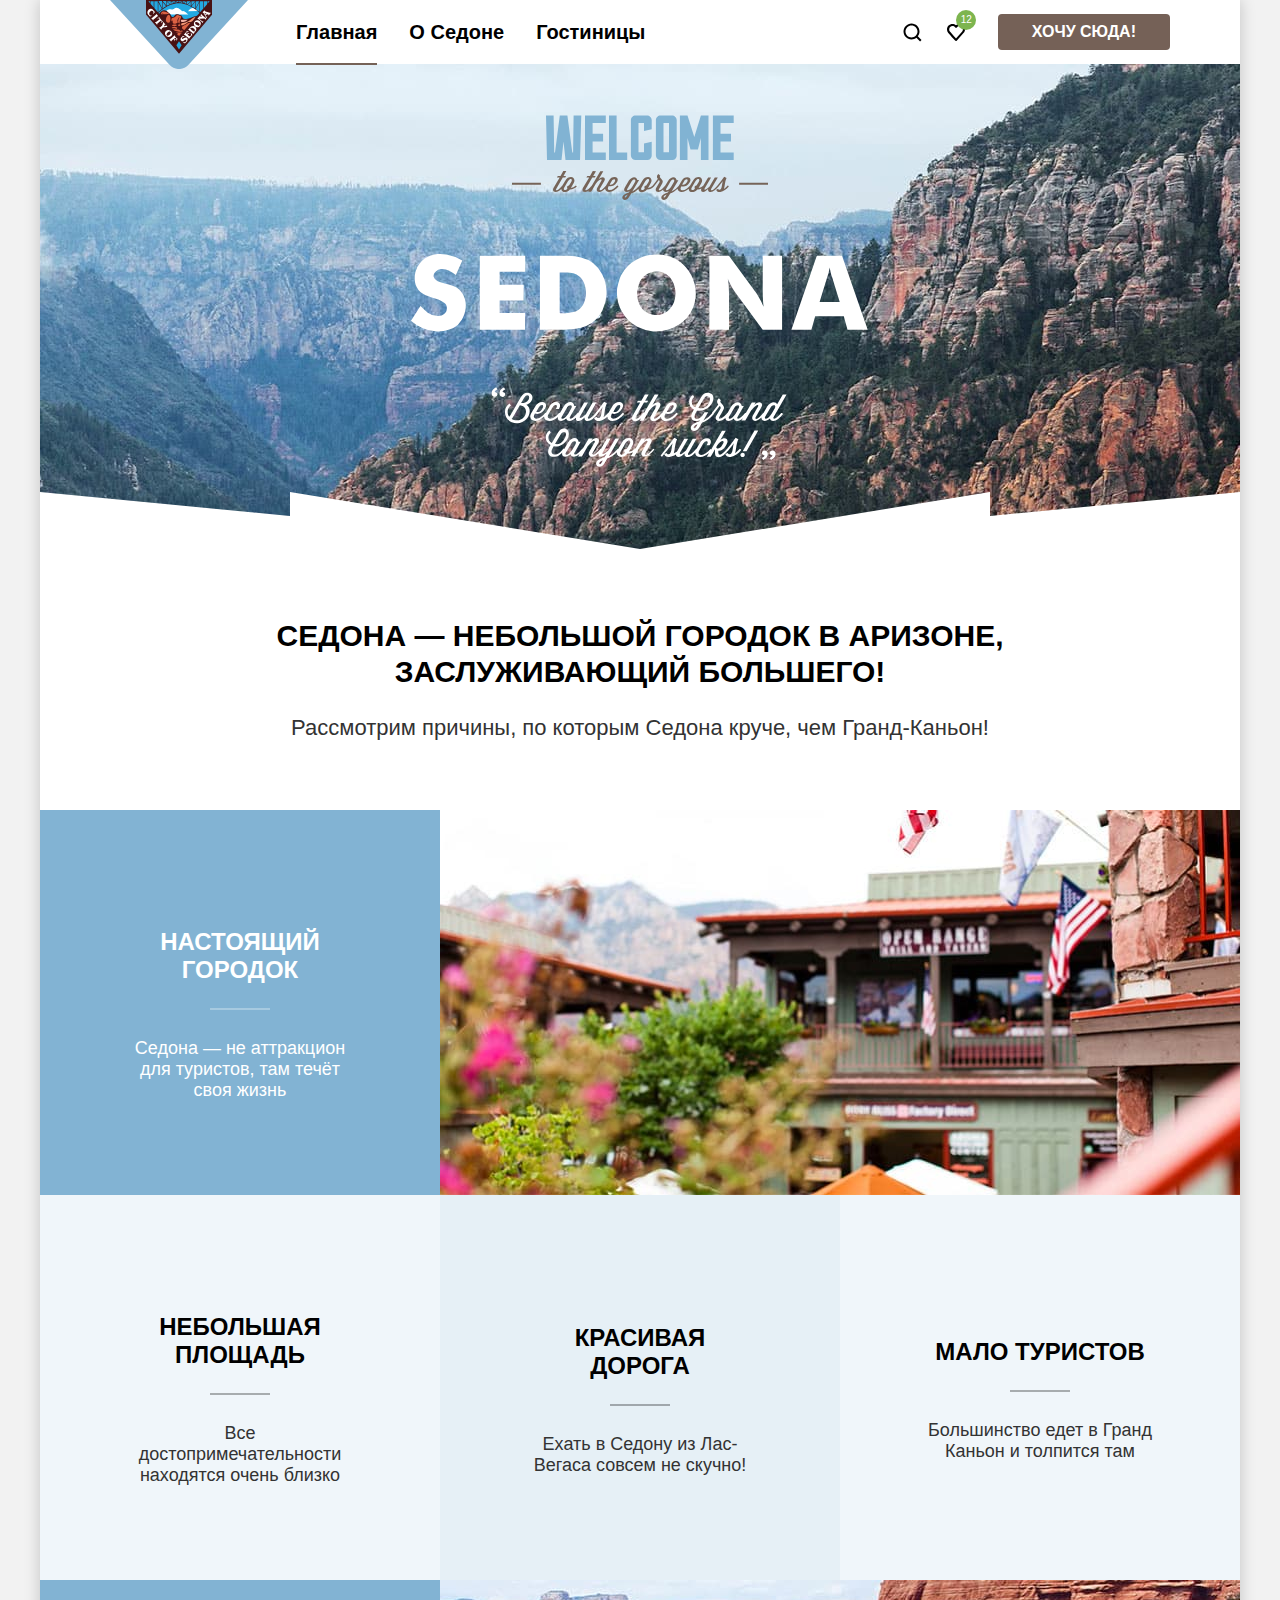
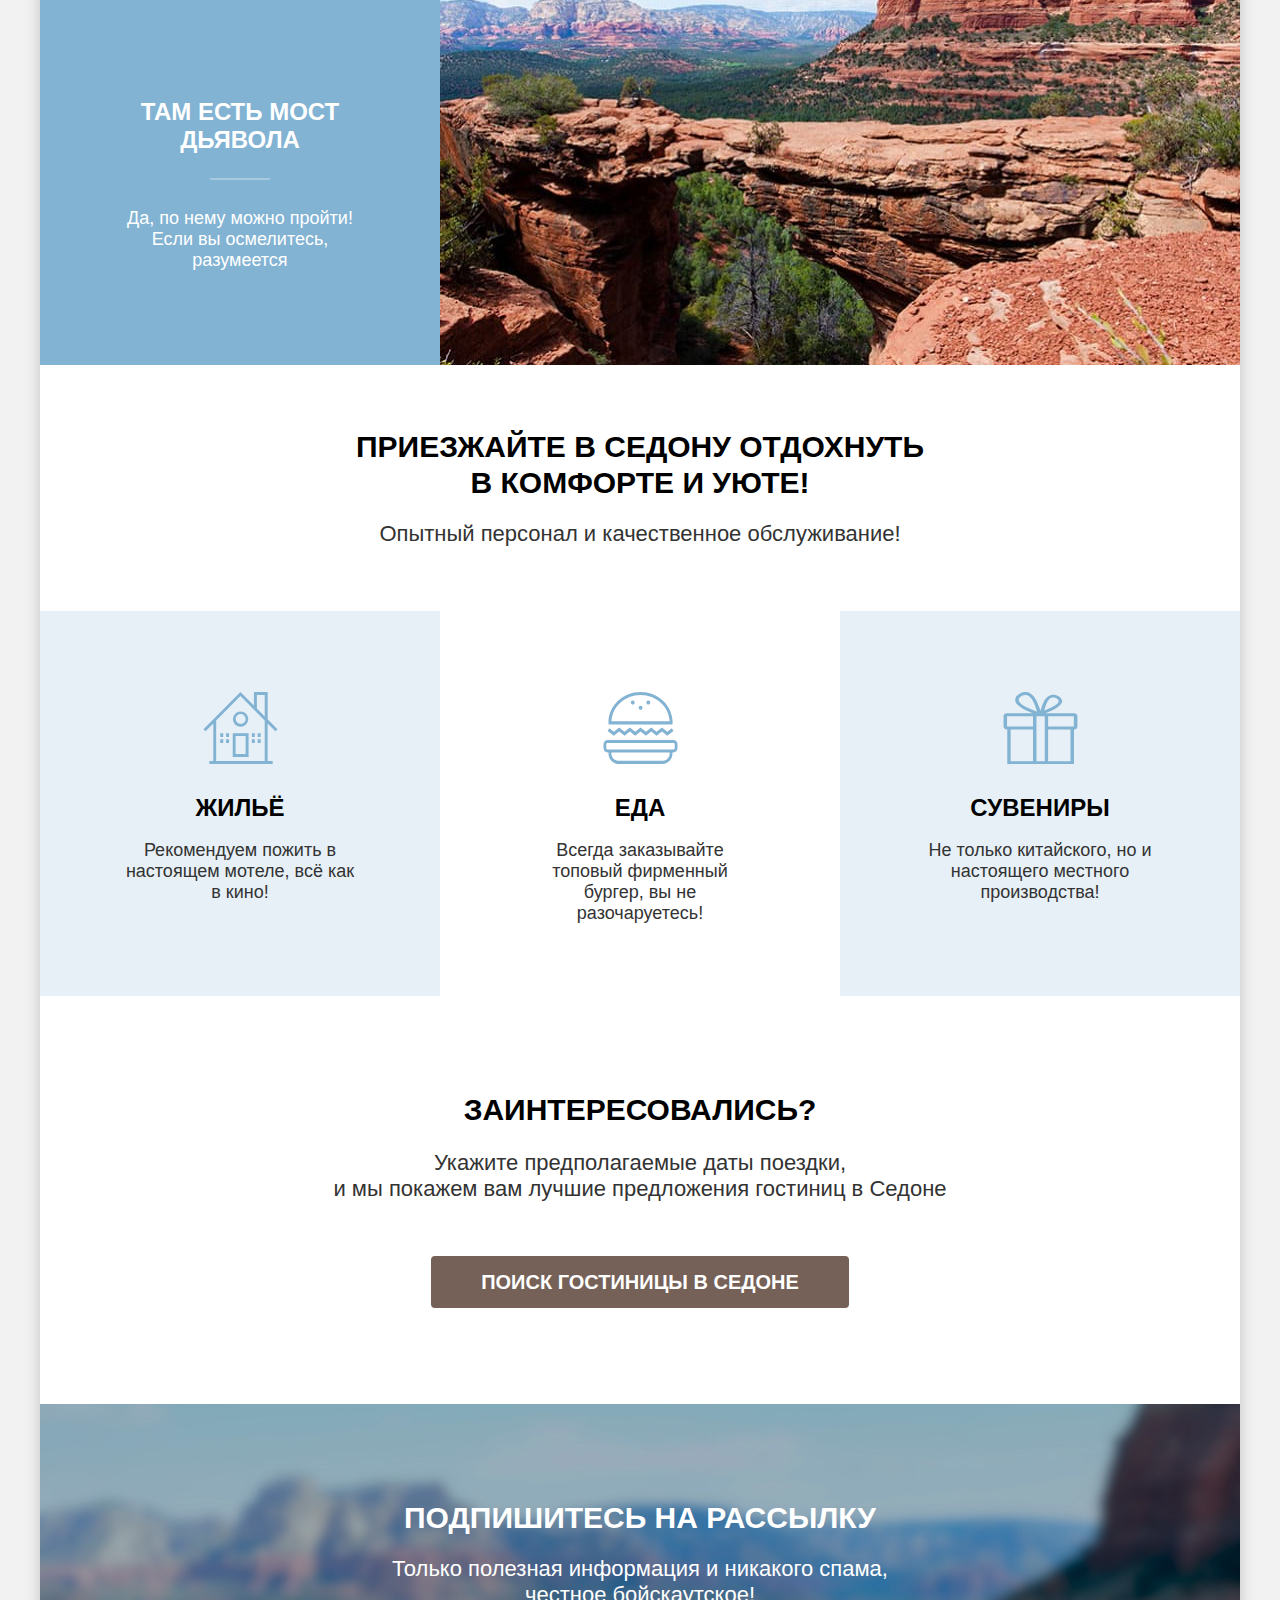
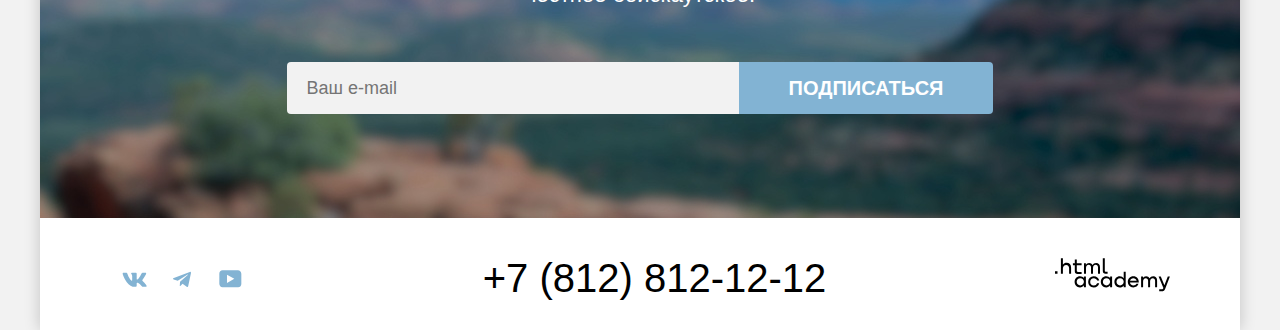
==== commit ea23171f: "Добавление состояний для кнопок" ====
--- a/index.html
+++ b/index.html
@@ -12,7 +12,7 @@
       <header class="page-header" data-test="header">
         <div class="container container-flex">
           <a class="logo" href="index.html" aria-current="page">
-            <img class="logo-image" alt="Логотип Седоны" src="images/logo.svg" width="138" height="64">
+            <img alt="Логотип Седоны" src="images/logo.svg" width="138" height="64">
           </a>
           <nav class="navigation">
             <ul class="navigation-list">
@@ -38,7 +38,7 @@
                 </a>
               </li>
               <li class="navigation-user-item">
-                <a class="header-button button button-primary button-sm" href="#">Хочу сюда!</a>
+                <a class="header-button button button-primary" href="#">Хочу сюда!</a>
               </li>
             </ul>
           </nav>
@@ -145,7 +145,7 @@
             Укажите предполагаемые даты поездки,<br> и мы покажем вам лучшие
             предложения гостиниц в Седоне
           </p>
-          <a class="button-search button button-primary button-lg" href="#">Поиск гостиницы в Седоне</a>
+          <a class="button button-primary button-lg" href="#">Поиск гостиницы в Седоне</a>
         </section>
         <section class="subscribe subscribe-bg" data-test="subscribe">
           <h2 class="visually-hidden">Подписка</h2>
@@ -167,27 +167,47 @@
             <li class="socials-item">
               <a class="socials-link socials-vk" href="https://vk.com/htmlacademy" target="_blank"
                 rel="noreferrer noopener">
+                <svg class="social-icon" aria-hidden="true" focusable="false" xmlns="http://www.w3.org/2000/svg"
+                  width="25" height="15" fill="none">
+                  <path fill="#83B3D3" fill-rule="evenodd"
+                    d="M24.12 1.8c.16-.54 0-.94-.8-.94H20.7c-.67 0-.98.34-1.15.73 0 0-1.33 3.2-3.22 5.27-.61.6-.9.8-1.23.8-.16 0-.41-.2-.41-.75v-5.1c0-.66-.19-.95-.74-.95H9.82c-.42 0-.67.3-.67.59 0 .62.95.76 1.04 2.51v3.8c0 .83-.15.98-.48.98-.9 0-3.06-3.2-4.34-6.88-.25-.72-.5-1-1.18-1H1.57c-.75 0-.9.34-.9.73 0 .68.89 4.07 4.14 8.55 2.17 3.06 5.23 4.72 8 4.72 1.68 0 1.88-.37 1.88-1v-2.32c0-.74.16-.88.7-.88.38 0 1.05.19 2.6 1.66 1.79 1.75 2.08 2.54 3.08 2.54h2.63c.75 0 1.12-.37.9-1.1-.23-.72-1.08-1.77-2.2-3.02-.62-.71-1.54-1.48-1.82-1.86-.39-.5-.28-.71 0-1.15 0 0 3.2-4.42 3.54-5.93Z"
+                    clip-rule="evenodd" />
+                </svg>
                 <span class="visually-hidden">ВКонтакте</span>
               </a>
             </li>
             <li class="socials-item">
               <a class="socials-link socials-tg" href="https://t.me/htmlacademy" target="_blank"
                 rel="noreferrer noopener">
+                <svg class="social-icon" aria-hidden="true" focusable="false" xmlns="http://www.w3.org/2000/svg"
+                  width="18" height="16" fill="none" viewBox="0 0 18 16">
+                  <path fill="#83B3D3"
+                    d="M16.785.956.84 7.104C-.248 7.541-.24 8.148.64 8.42l4.094 1.277 9.472-5.976c.448-.272.857-.126.52.173l-7.673 6.925H7.05l.002.001-.283 4.22c.414 0 .597-.19.829-.414l1.988-1.934 4.136 3.055c.762.42 1.31.205 1.5-.706l2.715-12.795c.278-1.114-.425-1.618-1.153-1.29Z" />
+                </svg>
                 <span class="visually-hidden">Телеграм</span>
               </a>
             </li>
             <li class="socials-item">
               <a class="socials-link socials-youtube" href="https://www.youtube.com/user/htmlacademyru" target="_blank"
                 rel="noreferrer noopener">
+                <svg class="social-icon" aria-hidden="true" focusable="false" xmlns="http://www.w3.org/2000/svg"
+                  width="23" height="18" fill="none" viewBox="0 0 23 18">
+                  <path fill="#83B3D3"
+                    d="M18.94.36H3.51C1.65.36.33 1.95.33 3.76v10.09c0 1.91 1.32 3.5 3.18 3.5h15.65c1.64 0 3.17-1.59 3.17-3.4V3.76c-.22-1.8-1.53-3.4-3.39-3.4ZM7.99 12.89V4.82l7.34 4.04-7.34 4.03Z" />
+                </svg>
                 <span class="visually-hidden">Ютуб</span>
               </a>
             </li>
           </ul>
           <address class="footer-phone">
-            <a class="footer-phone-link" href="tel:+78128121212">+7 (812) 812-12-12</a>
+            <a class="footer-phone-link footer-link" href="tel:+78128121212">+7 (812) 812-12-12</a>
           </address>
-          <a class="footer-logo" href="https://htmlacademy.ru" target="_blank" rel="noreferrer noopener">
-            <img src="images/logo-academy.svg" alt="Логотип HTML-Академии" width="115" height="33">
+          <a class="footer-logo footer-link" href="https://htmlacademy.ru" target="_blank" rel="noreferrer noopener">
+            <svg xmlns="http://www.w3.org/2000/svg" width="115" height="34" fill="none">
+              <path fill="#000"
+                d="M0 13.26v2.6h2.5v-2.6H0ZM11.6 4.86c-1.6 0-2.8.7-3.6 1.7h-.1V.36h-2v15.5h2v-5.3c0-2.1 1.3-3.6 3.3-3.6 1.8 0 2.9 1.4 2.9 3.2v5.7h2v-6.1c.1-3-1.8-4.9-4.5-4.9ZM26.6 5.16h-4.8v-3.7h-2v3.8h-1.9v2h1.9v6c0 1.7 1 2.7 2.7 2.7h4.1v-2h-3.7c-.7 0-1.1-.4-1.1-1.1v-5.7h4.8v-2ZM41.1 4.96c-1.6 0-2.9.8-3.5 2.1h-.1c-.6-1.2-1.8-2.1-3.4-2.1-1.4 0-2.5.8-3.1 1.8h-.1v-1.6H29v10.6h2v-5.4c0-2 1-3.5 2.6-3.5 1.5 0 2.4 1 2.4 2.6v6.3h2v-5.6c0-2.4 1.4-3.3 2.6-3.3 1.5 0 2.4 1 2.4 2.6v6.3h2v-6.5c.1-2.5-1.4-4.3-3.9-4.3ZM47.8 13.06c0 1.7 1 2.7 2.8 2.7h2v-2h-1.7c-.7 0-1.1-.4-1.1-1.1V.36h-2v12.7ZM28.9 20.06c-.9-1.1-2.2-1.8-3.9-1.8-3.1 0-5.4 2.3-5.4 5.6s2.3 5.6 5.4 5.6c1.8 0 3-.8 3.8-1.9h.1v1.6h2v-10.6h-2v1.5Zm-3.6 7.4c-2.2 0-3.6-1.6-3.6-3.6s1.4-3.6 3.6-3.6 3.6 1.6 3.6 3.6c0 1.9-1.4 3.6-3.6 3.6ZM44.2 22.36c-.5-2.4-2.6-4.1-5.4-4.1a5.4 5.4 0 0 0-5.6 5.6c0 3.1 2.2 5.6 5.6 5.6 2.8 0 4.9-1.8 5.4-4.2h-2.1a3.4 3.4 0 0 1-3.3 2.3c-2.2 0-3.6-1.6-3.6-3.6s1.4-3.6 3.6-3.6c1.6 0 2.8 1 3.3 2.2h2.1v-.2ZM55.1 20.06c-.9-1.1-2.2-1.8-3.9-1.8-3.1 0-5.4 2.3-5.4 5.6s2.3 5.6 5.4 5.6c1.8 0 3-.8 3.8-1.9h.1v1.6h2v-10.6h-2v1.5Zm-3.6 7.4c-2.2 0-3.6-1.6-3.6-3.6s1.4-3.6 3.6-3.6 3.6 1.6 3.6 3.6c0 1.9-1.5 3.6-3.6 3.6ZM68.7 20.16c-.9-1.1-2.2-1.9-3.9-1.9-3.1 0-5.4 2.3-5.4 5.6s2.2 5.6 5.4 5.6c1.7 0 3-.8 3.8-1.8h.1v1.5h2v-15.4h-2v6.4Zm-3.6 7.3c-2.2 0-3.6-1.6-3.6-3.6s1.4-3.6 3.6-3.6 3.6 1.6 3.6 3.6c-.1 2-1.5 3.6-3.6 3.6ZM78.3 18.26c-3.3 0-5.5 2.5-5.5 5.6 0 3 2.1 5.6 5.5 5.6 2.5 0 4.5-1.3 5.2-3.6h-2.1c-.5 1-1.6 1.6-3 1.6-1.9 0-3.3-1.3-3.4-2.9h8.8c.2-3.6-2-6.3-5.5-6.3Zm0 1.9c1.7 0 3 1 3.3 2.6h-6.5c.3-1.5 1.5-2.6 3.2-2.6ZM98.2 18.26c-1.6 0-2.9.8-3.6 2h-.1c-.6-1.2-1.8-2-3.4-2-1.4 0-2.5.7-3.1 1.8v-1.5h-1.9v10.6h2v-5.4c0-2 1-3.4 2.6-3.5 1.5 0 2.4 1 2.4 2.6v6.3h2v-5.6c0-2.4 1.4-3.3 2.6-3.3 1.5 0 2.4 1 2.4 2.6v6.3h2v-6.5c.1-2.6-1.4-4.4-3.9-4.4ZM109.4 27.36l-3.6-8.9h-2.2l4.8 11.6c-.3.9-.7 1.2-1.7 1.2h-2.5v2h2.5c1.8 0 2.8-.8 3.5-2.6l4.7-12.2h-2.1l-3.4 8.9Z" />
+            </svg>
+            <span class="visually-hidden">Логотип HTML-Академии</span>
           </a>
         </div>
       </footer>
--- a/styles/styles.css
+++ b/styles/styles.css
@@ -34,7 +34,6 @@
   font-weight: 400;
   color: #333333;
   background-color: #f2f2f2;
-
 }
 
 img {
@@ -72,7 +71,6 @@
 .container {
   margin: 0 auto;
   max-width: 1060px;
-
 }
 
 .container-flex {
@@ -82,9 +80,9 @@
 }
 
 .logo {
+  position: relative;
   display: block;
   width: 140px;
-  margin-right: 30px;
   margin-bottom: -10px;
 }
 
@@ -105,6 +103,7 @@
 
 .navigation-item {
   display: flex;
+
 }
 
 .navigation-list-user {
@@ -112,10 +111,23 @@
   align-items: center;
   flex-wrap: wrap;
   padding: 0;
+  margin: 0;
   list-style-type: none;
 }
 
-.navigation-current {}
+.navigation-current {
+  position: relative;
+}
+
+.navigation-current::before {
+  position: absolute;
+  background: #756257;
+  bottom: -1px;
+  left: 16px;
+  width: calc(100% - 32px);
+  height: 2px;
+  content: "";
+}
 
 .navigation-link {
   display: block;
@@ -125,19 +137,61 @@
   font-weight: 700;
   color: inherit;
   text-decoration: none;
-
-}
-
-.navigation-list-user .navigation-user-link {
+}
+
+.navigation-user-item {
+  display: flex;
   min-width: 44px;
   min-height: 64px;
+  justify-content: center;
+  align-items: center;
+}
+
+.navigation-user-item .header-button {
+  margin-left: 20px;
 }
 
 .navigation-user-link {
+  position: relative;
+  min-width: 16px;
+  min-height: 22px;
+  height: 20px;
+  width: 20px;
+  padding: 15px;
+  color: inherit;
+  background-position: center;
+  background-repeat: no-repeat;
+  background-size: 20px 20px;
   text-decoration: none;
 }
 
+.navigation-user-link-search {
+  background-image: url("../images/icons/search.svg");
+}
+
+.navigation-user-link-like {
+  background-image: url("../images/icons/heart.svg");
+}
+
+.navigation-user-likes-number {
+  position: absolute;
+  width: 20px;
+  height: 20px;
+  border-radius: 50%;
+  font-style: normal;
+  font: inherit;
+  font-size: 10px;
+  line-height: 10px;
+  text-align: center;
+  color: #FFFFFF;
+  background: #7DB54F;
+  padding: 5px;
+  top: -7px;
+  right: -5px;
+}
+
 .button {
+  display: inline-block;
   font-family: inherit;
   font-style: normal;
   font-size: 16px;
@@ -159,7 +213,23 @@
   background-color: #756157;
 }
 
-.button-sm {}
+.button-primary:hover {
+  background: #615048;
+}
+
+.button-primary:focus {
+  background: #615048;
+}
+
+.button-primary:active {
+  color: rgba(255, 255, 255, 0.3);
+  background: #756157;
+}
+
+.header-button {
+  padding-left: 34px;
+  padding-right: 34px;
+}
 
 .main-container {
   flex-grow: 1;
@@ -208,6 +278,8 @@
   margin-bottom: 25px;
 }
 
+
+
 .advantages-subtitle {
   margin: 0;
 }
@@ -225,8 +297,6 @@
   color: #FFFFFF;
 }
 
-.advantages-item-title {}
-
 .title-h3 {
   font-weight: 700;
   font-size: 24px;
@@ -237,12 +307,27 @@
 }
 
 .advantages-description {
+  position: relative;
   font-size: 18px;
   line-height: 21px;
   text-align: center;
   padding-top: 30px;
   margin: 0;
-
+}
+
+.advantages-description::before {
+  position: absolute;
+  top: 0;
+  left: 50%;
+  width: 60px;
+  height: 2px;
+  transform: translateX(-50%);
+  background: rgba(0, 0, 0, 0.3);
+  content: "";
+}
+
+.description-special::before {
+  background: rgba(255, 255, 255, 0.3);
 }
 
 .advantages-list {
@@ -367,18 +452,12 @@
   margin-bottom: 54px;
 }
 
-.button-search {
-  margin-bottom: 96px;
-}
-
 .button-lg {
-  width: 375px;
-  height: 52px;
-  font-family: inherit;
+  padding-left: 50px;
+  padding-right: 50px;
   font-weight: 700;
   font-size: 20px;
   line-height: 36px;
-  margin-bottom: 96px;
 }
 
 .subscribe-form {
@@ -410,8 +489,6 @@
   margin: 0 auto;
   padding: 96px 0 104px;
 
-  outline: 5px solid orange;
-  outline-offset: -5px;
 }
 
 .subscribe-title {
@@ -438,6 +515,21 @@
   line-height: 36px;
   background: #82B3D3;
   border-radius: 0 4px 4px 0;
+  padding-left: 50px;
+  padding-right: 50px;
+}
+
+.subscribe-button:hover {
+  background: #68A2CA;
+}
+
+.subscribe-button:focus {
+  background: #68A2CA;
+}
+
+.subscribe-button:active {
+  color: rgba(255, 255, 255, 0.3);
+  background: #82B3D3;
 }
 
 .subscribe-special {
@@ -445,7 +537,6 @@
 }
 
 .inner-header {
-  flex-grow: 1;
   background-image: url("../images/filter-bg.png");
   background-repeat: no-repeat;
   background-size: cover;
@@ -453,21 +544,21 @@
   padding: 35px 70px 70px 70px;
 }
 
-.inner-header-top {}
-
 .inner-title-h1 {
   font-style: normal;
   font-weight: 700;
   font-size: 60px;
   line-height: 78px;
   color: #FFFFFF;
-  margin-top: 0;
+  margin: 0;
 }
 
 .breadcrumbs {
   display: flex;
-  margin: 0;
-  padding: 0;
+  flex-wrap: wrap;
+  margin: 0;
+  margin-bottom: 40px;
+  padding: 8px 0 0 0;
   font-size: 16px;
   line-height: 21px;
   color: #FFFFFF;
@@ -475,21 +566,87 @@
 }
 
 .breadcrumbs-item {
+  position: relative;
   margin-top: 0;
   margin-right: 10px;
-  margin-bottom: 40px;
+}
+
+.breadcrumbs-item::after {
+  position: absolute;
+  background-image: url(../images/icons/arrow-to-right.svg);
+  top: 5px;
+  right: -20px;
+  width: 8px;
+  height: 10px;
+  content: "";
+}
+
+.breadcrumbs-item:last-child::after {
+  content: none;
+}
+
+.breadcrumbs-house {
+  width: 12px;
+  height: 100%;
+}
+
+.breadcrumbs-house:hover {
+  color: rgba(255, 255, 255, 0.6);
+}
+
+.breadcrumbs-link {
+  padding-left: 20px;
 }
 
 .catalog-view {
-  width: 48px;
-  height: 48px;
-
-  outline: 5px solid orange;
-  outline-offset: -5px;
+  display: flex;
+  flex-wrap: wrap;
+  gap: 8px;
+  max-width: 280px;
+  list-style-type: none;
+  margin: 0;
+  padding: 0;
+}
+
+.catalog-view-button {
+  min-width: 48px;
+  min-height: 48px;
+  border: 2px solid #e5e5e5;
+  border-radius: 4px;
+  background-repeat: no-repeat;
+  background-size: 16px 14px;
+  background-position: center;
+}
+
+.catalog-view-link {
+  display: block;
+  height: 100%;
+  border-radius: 4px;
+}
+
+.catalog-view-selected {
+  border: 2px solid #000000;
+}
+
+.catalog-view-button:hover {
+  border: 2px solid #000000;
+}
+
+.catalog-view-cards {
+  background-image: url(../images/icons/view-cards.svg);
+}
+
+.catalog-view-one {
+  background-image: url(../images/icons/view-one.svg);
+}
+
+.catalog-view-list {
+  background-image: url(../images/icons/view-list.svg);
 }
 
 .catalog-filter {
   display: flex;
+  gap: 70px;
 }
 
 .catalog-filter-title {
@@ -500,9 +657,20 @@
   color: #FFFFFF;
 }
 
-.catalog-filter-group {}
+.catalog-filter-group {
+  min-width: 150px;
+  border: none;
+  margin: 0;
+  padding: 0;
+}
 
 .catalog-filter-list {
+  display: flex;
+  flex-direction: column;
+  gap: 16px;
+  margin: 0;
+  margin-top: 32px;
+  padding: 0;
   list-style-type: none;
 }
 
@@ -525,6 +693,12 @@
 
 .radio-label {}
 
+.price-form {
+  display: flex;
+  margin-top: 32px;
+  gap: 2px;
+}
+
 .catalog-price {
   font-family: inherit;
   font-style: normal;
@@ -532,22 +706,81 @@
   font-size: 20px;
   line-height: 24px;
   color: #FFFFFF;
+  border: none;
+  margin: 0;
+  padding: 0;
+}
+
+.container-input-price {
+  position: relative;
+}
+
+.input-price-range {
+  position: absolute;
+  top: 0;
+  bottom: 0;
+  right: 20px;
+  width: 17px;
+  margin: auto 0;
+  height: 24px;
+  font-style: normal;
+  color: #000000;
+  opacity: 0.2;
+  font-weight: 400;
+  font-size: 18px;
+  line-height: 24px;
 }
 
 .input-price {
   font-family: inherit;
+  font-weight: 700;
+  font-size: 18px;
+  line-height: 24px;
+  height: 48px;
+}
+
+.input-price-from {
+  border: none;
+  border-radius: 4px 0 0 4px;
+}
+
+.input-price-to {
+  border: none;
+  border-radius: 0 4px 4px 0;
 }
 
 .price-button {
   font-weight: 700;
   display: flex;
   background: none;
+  padding-left: 50px;
+  padding-right: 50px;
 }
 
 .active-price-button {
   background: #82B3D3;
 }
 
+.active-price-button:hover {
+  background: #68A2CA;
+}
+
+.active-price-button:focus {
+  background: #68A2CA;
+}
+
+.active-price-button:active {
+  color: rgba(255, 255, 255, 0.3);
+  background: #82B3D3;
+}
+
+.container-price-button {
+  display: flex;
+  flex-direction: column;
+  gap: 32px;
+  margin-top: 56px;
+}
+
 .catalog {
   padding: 50px 70px 60px 70px;
 }
@@ -560,10 +793,6 @@
   display: flex;
   align-items: center;
   gap: 70px;
-
-
-  outline: 5px solid orange;
-  outline-offset: -5px;
 }
 
 .catalog-icons {
@@ -573,10 +802,6 @@
   max-width: 280px;
   margin: 0;
   padding: 0;
-
-
-  outline: 5px solid orange;
-  outline-offset: -5px;
 }
 
 .select-control {
@@ -595,7 +820,10 @@
   background-repeat: no-repeat;
   background-position: right 20px center;
   appearance: none;
-
+}
+
+.select-control:hover {
+  border: 2px solid #68A2CA;
 }
 
 .product-list {
@@ -666,12 +894,72 @@
   background-color: #756157;
 }
 
+.more-button:hover {
+  background: #615048;
+}
+
+.more-button:focus {
+  background: #615048;
+}
+
+.more-button:active {
+  color: rgba(255, 255, 255, 0.3);
+  background: #756157;
+}
+
 .favorite-card {
   background: #82B3D3;
 }
 
+.favorite-card:hover {
+  background: #68A2CA;
+}
+
+.favorite-card:focus {
+  background: #68A2CA;
+}
+
+.favorite-card:active {
+  color: rgba(255, 255, 255, 0.3);
+  background: #82B3D3;
+}
+
 .favorite-card-done {
   background: #7DB54F;
+}
+
+.favorite-card-done:hover {
+  background: #6C9E42;
+}
+
+.favorite-card-done:focus {
+  background: #6C9E42;
+}
+
+.favorite-card-done:active {
+  color: rgba(255, 255, 255, 0.3);
+  background: #7DB54F;
+}
+
+.stars {
+  margin: 0;
+  background-image: url(../images/icons/star.svg);
+  background-size: 24px 17px;
+  background-position-x: left;
+  background-position-y: center;
+  background-repeat: repeat-x;
+}
+
+.four-stars {
+  width: calc(24px* 4);
+}
+
+.three-stars {
+  width: calc(24px* 3);
+}
+
+.two-stars {
+  width: calc(24px* 2);
 }
 
 .pagination {
@@ -700,6 +988,19 @@
   padding: 12px 24px;
 }
 
+.pagination-link:hover {
+  background: #68A2CA;
+}
+
+.pagination-link:focus {
+  background: #68A2CA;
+}
+
+.pagination-link:active {
+  color: rgba(255, 255, 255, 0.3);
+  background: #82B3D3;
+}
+
 .pagination-link-current {
   color: #000000;
   background: #F2F2F2;
@@ -710,10 +1011,8 @@
   background: none;
 }
 
-.subscribe-inner-subtitle {
-  font-size: 22px;
-  line-height: 26px;
-  text-align: center;
+.page-footer {
+  padding: 40px 70px 30px 70px;
 }
 
 .socials {
@@ -726,18 +1025,28 @@
 }
 
 .socials-item {
-  display: flex;
-  flex-wrap: wrap;
   min-width: 48px;
   min-height: 42px;
-
-  outline: 5px solid orange;
-  outline-offset: -5px;
 }
 
 .socials-link {
+  position: relative;
   display: block;
   height: 100%;
+  background-color: #FFFFFF;
+  background-repeat: no-repeat;
+  background-position: center;
+  background-size: 24px 14px;
+}
+
+.social-icon {
+  position: absolute;
+  top: 0;
+  right: 0;
+  bottom: 0;
+  left: 0;
+  margin: auto;
+  fill: #83b3d3;
 }
 
 .socials-vk {}
@@ -761,5 +1070,17 @@
 
 .footer-logo {
   max-width: 120px;
-  margin-left: auto;
-}
+  margin-left: 0;
+}
+
+.footer-link:hover {
+  color: #756157;
+}
+
+.footer-link:focus {
+  color: #756157;
+}
+
+.footer-link:active {
+  color: rgba(117, 97, 87, 0.3);
+}
